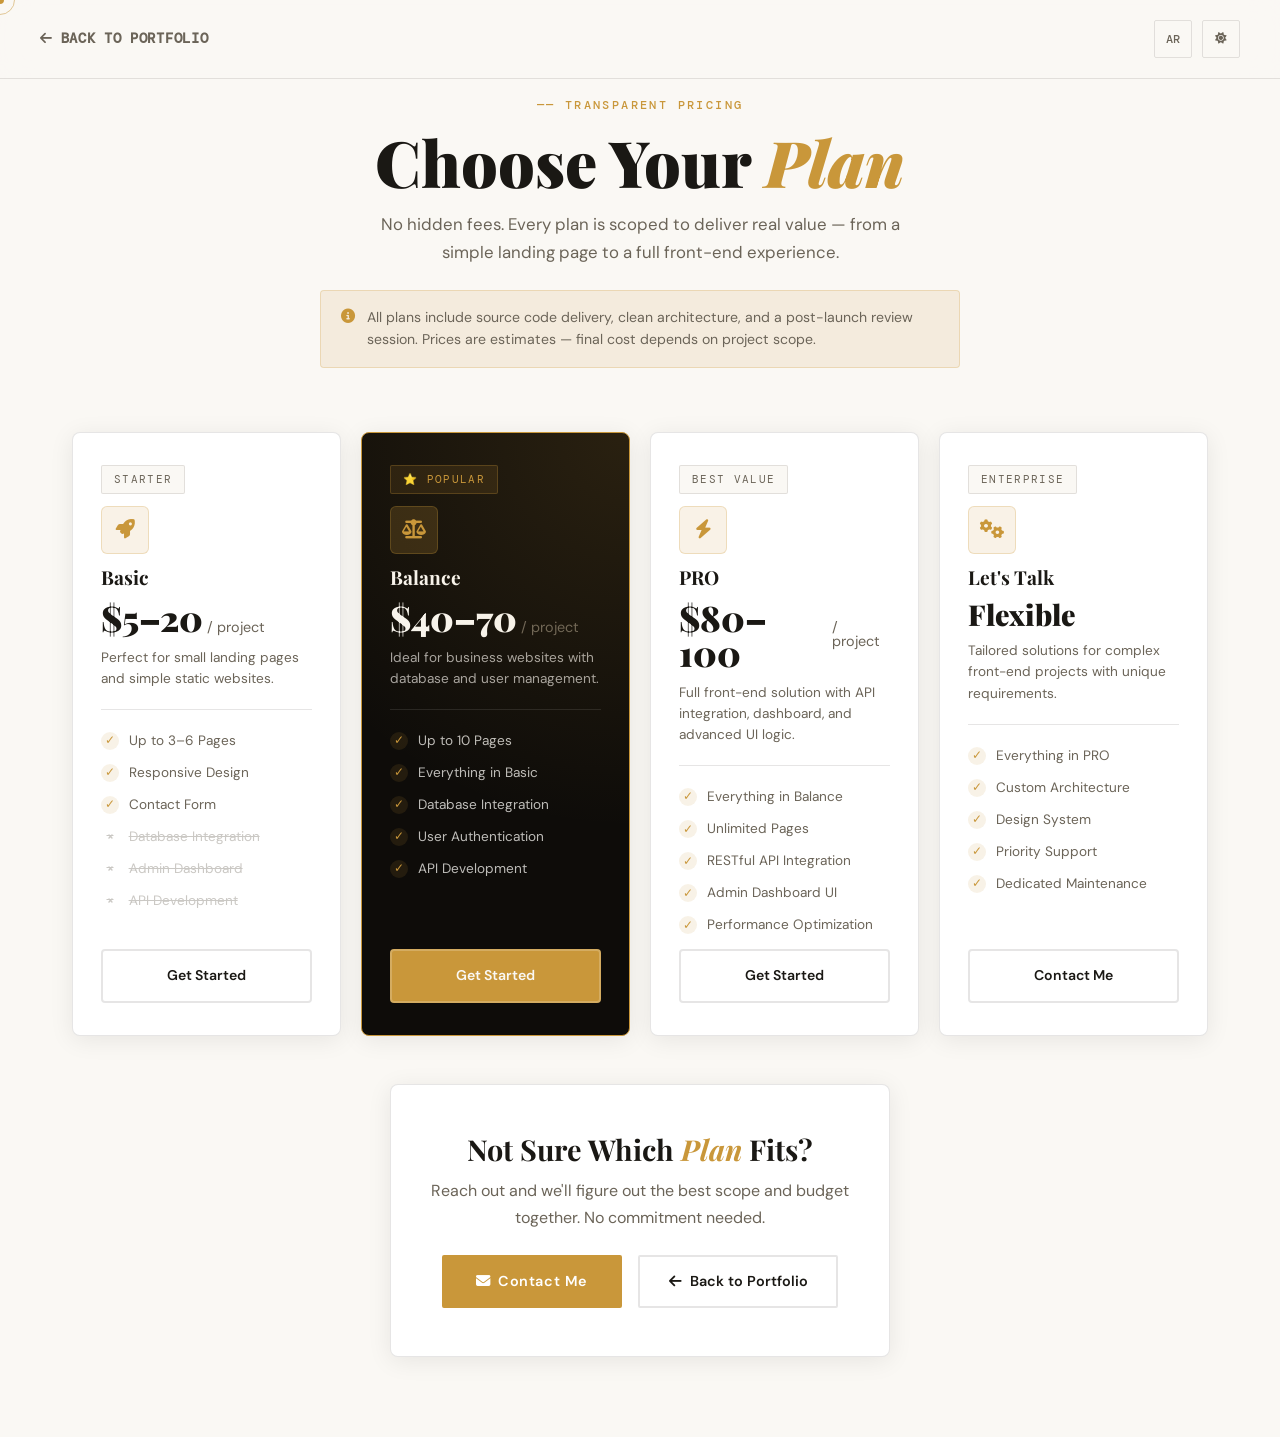
==== pricing.html @ de111da4 "Initial commit" ====
<!DOCTYPE html>
<html lang="en">
<head>
  <meta charset="UTF-8"/>
  <meta name="viewport" content="width=device-width, initial-scale=1.0"/>
  <title>Pricing | Mariam Gamal</title>
  <link rel="preconnect" href="https://fonts.googleapis.com"/>
  <link rel="preconnect" href="https://fonts.gstatic.com" crossorigin/>
  <link href="https://fonts.googleapis.com/css2?family=Playfair+Display:ital,wght@0,400;0,600;0,700;0,900;1,400;1,700&family=DM+Sans:wght@300;400;500;600&family=DM+Mono:wght@400;500&display=swap" rel="stylesheet"/>
  <link rel="stylesheet" href="https://cdnjs.cloudflare.com/ajax/libs/font-awesome/6.4.0/css/all.min.css"/>
  <link rel="stylesheet" href="style.css"/>
  <style>
    /* ── Pricing page specific styles ── */
    .pricing-page {
      min-height: 100svh;
      padding: 6rem 0 5rem;
    }

    .pricing-header-bar {
      position: fixed;
      top: 0; left: 0;
      width: 100%;
      z-index: 1000;
      padding: 1.25rem 2rem;
      background: rgba(250,248,244,.88);
      backdrop-filter: blur(16px);
      border-bottom: 1px solid var(--border);
      transition: background .3s;
    }
    body.dark-theme .pricing-header-bar { background: rgba(14,12,9,.88); }

    .pricing-header-inner {
      max-width: 1200px;
      margin: 0 auto;
      display: flex;
      align-items: center;
      justify-content: space-between;
      gap: 1rem;
    }

    .back-link {
      display: inline-flex;
      align-items: center;
      gap: .5rem;
      font-size: .85rem;
      font-weight: 600;
      color: var(--text-muted);
      transition: color .25s;
      font-family: var(--ff-mono);
      letter-spacing: .05em;
      text-transform: uppercase;
    }
    .back-link:hover { color: var(--gold); }

    .pricing-hero {
      text-align: center;
      margin-bottom: 4rem;
    }

    .pricing-hero .section-label { display: block; margin-bottom: .75rem; }

    .pricing-hero h1 {
      font-family: var(--ff-serif);
      font-size: clamp(2.8rem, 5vw, 4.5rem);
      font-weight: 900;
      margin-bottom: 1rem;
      line-height: 1.05;
    }
    .pricing-hero h1 em { font-style: italic; color: var(--gold); }
    .pricing-hero p {
      max-width: 560px;
      margin: 0 auto;
      color: var(--text-muted);
      font-size: 1.05rem;
      line-height: 1.65;
    }

    .pricing-note {
      max-width: 640px;
      margin: 1.5rem auto 0;
      padding: 1rem 1.25rem;
      background: var(--gold-pale);
      border: 1.5px solid var(--border-gold);
      border-radius: 4px;
      display: flex;
      align-items: flex-start;
      gap: .75rem;
      text-align: left;
      font-size: .88rem;
      color: var(--text-muted);
      line-height: 1.55;
    }
    .pricing-note i { color: var(--gold); flex-shrink: 0; margin-top: .1rem; }

    .pricing-grid {
      display: grid;
      grid-template-columns: repeat(4, 1fr);
      gap: 1.25rem;
      margin-bottom: 3rem;
    }

    .price-card {
      background: var(--card-bg);
      border: 1.5px solid var(--border);
      border-radius: 8px;
      padding: 2rem 1.75rem;
      display: flex;
      flex-direction: column;
      gap: .75rem;
      box-shadow: var(--shadow);
      transition: box-shadow .35s, border-color .35s, transform .35s var(--ease);
      position: relative;
      overflow: hidden;
    }
    .price-card:hover {
      box-shadow: var(--shadow-hover);
      border-color: var(--border-gold);
      transform: translateY(-6px);
    }
    .price-card.featured {
      border-color: var(--gold);
      background: var(--noir);
      color: var(--ivory-2);
    }
    body.dark-theme .price-card.featured {
      background: var(--ivory-3);
      color: var(--text);
    }
    .price-card.featured::before {
      content: '';
      position: absolute;
      inset: 0;
      background: radial-gradient(circle at top right, rgba(201,151,58,.15), transparent 60%);
      pointer-events: none;
    }

    .price-badge {
      display: inline-flex;
      align-items: center;
      width: fit-content;
      font-family: var(--ff-mono);
      font-size: .7rem;
      letter-spacing: .12em;
      text-transform: uppercase;
      padding: .25rem .75rem;
      border-radius: 2px;
      color: var(--text-muted);
      background: var(--ivory);
      border: 1px solid var(--border);
    }
    body.dark-theme .price-badge { background: var(--ivory-2); }
    .price-badge.highlight {
      background: var(--gold-pale);
      border-color: var(--border-gold);
      color: var(--gold);
    }

    .price-icon {
      width: 48px; height: 48px;
      background: var(--gold-pale);
      border: 1.5px solid var(--border-gold);
      border-radius: 6px;
      display: flex;
      align-items: center;
      justify-content: center;
      color: var(--gold);
      font-size: 1.2rem;
    }
    .price-card.featured .price-icon {
      background: rgba(201,151,58,.2);
    }

    .price-card h3 {
      font-size: 1.2rem;
      font-family: var(--ff-serif);
      font-weight: 700;
    }
    .price-card.featured h3 { color: var(--ivory); }
    body.dark-theme .price-card.featured h3 { color: var(--text); }

    .price-amount {
      font-family: var(--ff-serif);
      font-size: 2.2rem;
      font-weight: 900;
      color: var(--text);
      line-height: 1;
      display: flex;
      align-items: baseline;
      gap: .25rem;
    }
    .price-amount span {
      font-size: .9rem;
      font-family: var(--ff-sans);
      font-weight: 400;
      color: var(--text-muted);
    }
    .price-card.featured .price-amount { color: var(--ivory); }
    body.dark-theme .price-card.featured .price-amount { color: var(--text); }

    .price-desc {
      font-size: .85rem;
      color: var(--text-muted);
      line-height: 1.55;
    }
    .price-card.featured .price-desc { color: rgba(250,248,244,.65); }
    body.dark-theme .price-card.featured .price-desc { color: var(--text-muted); }

    .price-divider {
      height: 1px;
      background: var(--border);
      margin: .5rem 0;
    }
    .price-card.featured .price-divider { background: rgba(255,255,255,.1); }
    body.dark-theme .price-card.featured .price-divider { background: var(--border); }

    .price-features {
      display: flex;
      flex-direction: column;
      gap: .6rem;
      flex: 1;
    }
    .price-features li {
      display: flex;
      align-items: center;
      gap: .6rem;
      font-size: .85rem;
      color: var(--text-muted);
    }
    .price-card.featured .price-features li { color: rgba(250,248,244,.75); }
    body.dark-theme .price-card.featured .price-features li { color: var(--text-muted); }

    .price-features li::before {
      content: '✓';
      font-size: .75rem;
      font-weight: 700;
      color: var(--gold);
      flex-shrink: 0;
      width: 18px; height: 18px;
      background: var(--gold-pale);
      border-radius: 50%;
      display: flex;
      align-items: center;
      justify-content: center;
    }
    .price-features li.disabled {
      opacity: .35;
      text-decoration: line-through;
    }
    .price-features li.disabled::before {
      content: '×';
      color: var(--text-muted);
      background: none;
    }

    .price-cta {
      display: block;
      text-align: center;
      padding: .85rem;
      border-radius: 4px;
      font-weight: 600;
      font-size: .88rem;
      border: 2px solid var(--border);
      color: var(--text);
      transition: border-color .25s, background .25s, color .25s, transform .25s var(--ease);
    }
    .price-cta:hover {
      border-color: var(--gold);
      background: var(--gold-pale);
      color: var(--gold);
      transform: translateY(-2px);
    }
    .price-cta.primary-cta {
      background: var(--gold);
      border-color: var(--gold);
      color: #fff;
    }
    .price-cta.primary-cta:hover {
      background: var(--gold-light);
      border-color: var(--gold-light);
      color: #fff;
    }
    .price-card.featured .price-cta {
      border-color: rgba(255,255,255,.2);
      color: var(--ivory);
    }
    .price-card.featured .price-cta:hover {
      border-color: var(--gold);
      background: var(--gold);
      color: #fff;
    }

    .pricing-bottom {
      max-width: 500px;
      margin: 0 auto;
      text-align: center;
      padding: 3rem 2rem;
      background: var(--card-bg);
      border: 1.5px solid var(--border);
      border-radius: 8px;
      box-shadow: var(--shadow);
    }

    .pricing-bottom h2 {
      font-family: var(--ff-serif);
      font-size: 1.8rem;
      font-weight: 700;
      margin-bottom: .75rem;
    }
    .pricing-bottom h2 em { font-style: italic; color: var(--gold); }

    .pricing-bottom p { color: var(--text-muted); margin-bottom: 1.5rem; line-height: 1.65; }

    .pricing-bottom-actions {
      display: flex;
      gap: 1rem;
      justify-content: center;
      flex-wrap: wrap;
    }

    @media (max-width: 1100px) {
      .pricing-grid { grid-template-columns: repeat(2, 1fr); }
    }
    @media (max-width: 600px) {
      .pricing-grid { grid-template-columns: 1fr; }
      .pricing-hero h1 { font-size: 2.5rem; }
    }
  </style>
</head>
<body>

<div class="cursor" id="cursor"></div>
<div class="cursor-follower" id="cursorFollower"></div>

<header class="pricing-header-bar">
  <div class="pricing-header-inner">
    <a href="index.html" class="back-link">
      <i class="fa-solid fa-arrow-left"></i> Back to Portfolio
    </a>
    <div style="display:flex;align-items:center;gap:.6rem">
      <button class="icon-btn lang-toggle" aria-label="Toggle Language">AR</button>
      <button class="icon-btn theme-toggle" aria-label="Toggle Theme">
        <i class="fa-solid fa-sun light-icon"></i>
        <i class="fa-solid fa-moon dark-icon"></i>
      </button>
    </div>
  </div>
</header>

<main class="pricing-page">
  <div class="section-container">

    <div class="pricing-hero reveal-up">
      <span class="section-label">Transparent Pricing</span>
      <h1>Choose Your <em>Plan</em></h1>
      <p>No hidden fees. Every plan is scoped to deliver real value — from a simple landing page to a full front-end experience.</p>
      <div class="pricing-note">
        <i class="fa-solid fa-circle-info"></i>
        <div>All plans include source code delivery, clean architecture, and a post-launch review session. Prices are estimates — final cost depends on project scope.</div>
      </div>
    </div>

    <div class="pricing-grid">

      <div class="price-card reveal-up" style="--d:.05s">
        <span class="price-badge">Starter</span>
        <div class="price-icon"><i class="fa-solid fa-rocket"></i></div>
        <h3>Basic</h3>
        <div class="price-amount">$5–20 <span>/ project</span></div>
        <p class="price-desc">Perfect for small landing pages and simple static websites.</p>
        <div class="price-divider"></div>
        <ul class="price-features">
          <li>Up to 3–6 Pages</li>
          <li>Responsive Design</li>
          <li>Contact Form</li>
          <li class="disabled">Database Integration</li>
          <li class="disabled">Admin Dashboard</li>
          <li class="disabled">API Development</li>
        </ul>
        <a href="index.html#contact" class="price-cta">Get Started</a>
      </div>

      <div class="price-card featured reveal-up" style="--d:.1s">
        <span class="price-badge highlight">⭐ Popular</span>
        <div class="price-icon"><i class="fa-solid fa-scale-balanced"></i></div>
        <h3>Balance</h3>
        <div class="price-amount">$40–70 <span>/ project</span></div>
        <p class="price-desc">Ideal for business websites with database and user management.</p>
        <div class="price-divider"></div>
        <ul class="price-features">
          <li>Up to 10 Pages</li>
          <li>Everything in Basic</li>
          <li>Database Integration</li>
          <li>User Authentication</li>
          <li>API Development</li>
        </ul>
        <a href="index.html#contact" class="price-cta primary-cta">Get Started</a>
      </div>

      <div class="price-card reveal-up" style="--d:.15s">
        <span class="price-badge">Best Value</span>
        <div class="price-icon"><i class="fa-solid fa-bolt"></i></div>
        <h3>PRO</h3>
        <div class="price-amount">$80–100 <span>/ project</span></div>
        <p class="price-desc">Full front-end solution with API integration, dashboard, and advanced UI logic.</p>
        <div class="price-divider"></div>
        <ul class="price-features">
          <li>Everything in Balance</li>
          <li>Unlimited Pages</li>
          <li>RESTful API Integration</li>
          <li>Admin Dashboard UI</li>
          <li>Performance Optimization</li>
        </ul>
        <a href="index.html#contact" class="price-cta">Get Started</a>
      </div>

      <div class="price-card reveal-up" style="--d:.2s">
        <span class="price-badge">Enterprise</span>
        <div class="price-icon"><i class="fa-solid fa-gears"></i></div>
        <h3>Let's Talk</h3>
        <div class="price-amount" style="font-size:1.8rem">Flexible</div>
        <p class="price-desc">Tailored solutions for complex front-end projects with unique requirements.</p>
        <div class="price-divider"></div>
        <ul class="price-features">
          <li>Everything in PRO</li>
          <li>Custom Architecture</li>
          <li>Design System</li>
          <li>Priority Support</li>
          <li>Dedicated Maintenance</li>
        </ul>
        <a href="index.html#contact" class="price-cta">Contact Me</a>
      </div>

    </div>

    <div class="pricing-bottom reveal-up" style="--d:.1s">
      <h2>Not Sure Which <em>Plan</em> Fits?</h2>
      <p>Reach out and we'll figure out the best scope and budget together. No commitment needed.</p>
      <div class="pricing-bottom-actions">
        <a href="index.html#contact" class="btn-primary">
          <i class="fa-solid fa-envelope"></i> Contact Me
        </a>
        <a href="index.html" class="btn-ghost">
          <i class="fa-solid fa-arrow-left"></i> Back to Portfolio
        </a>
      </div>
    </div>

  </div>
</main>

<script src="script.js"></script>
<script>
  // Reveal on load for pricing page
  document.addEventListener('DOMContentLoaded', () => {
    setTimeout(() => {
      document.querySelectorAll('.reveal-up').forEach(el => el.classList.add('visible'));
    }, 100);
  });
</script>
</body>
</html>
---- style.css ----
/* ── Variables ── */
:root {
  --ivory: #faf8f4;
  --ivory-2: #f2ede4;
  --ivory-3: #e8e0d0;
  --noir: #0e0c09;
  --noir-2: #1a1814;
  --noir-3: #2a2620;
  --gold: #c9973a;
  --gold-light: #e4b55a;
  --gold-pale: rgba(201, 151, 58, 0.12);
  --text: #1a1814;
  --text-muted: #6b6458;
  --text-light: #9c9285;
  --border: rgba(10, 8, 5, 0.1);
  --border-gold: rgba(201, 151, 58, 0.25);
  --card-bg: #ffffff;
  --shadow: 0 4px 24px rgba(10, 8, 5, 0.08);
  --shadow-hover: 0 16px 48px rgba(10, 8, 5, 0.16);
  --ff-serif: "Playfair Display", Georgia, serif;
  --ff-sans: "DM Sans", system-ui, sans-serif;
  --ff-mono: "DM Mono", monospace;
  --ease: cubic-bezier(0.22, 1, 0.36, 1);
  --ease-in: cubic-bezier(0.4, 0, 1, 1);
}

/* Dark theme */
body.dark-theme {
  --ivory: #0e0c09;
  --ivory-2: #161410;
  --ivory-3: #1e1c17;
  --noir: #faf8f4;
  --noir-2: #e8e0d0;
  --noir-3: #c8bfaf;
  --text: #f0ece4;
  --text-muted: #b0a898;
  --text-light: #7a7268;
  --border: rgba(255, 250, 240, 0.08);
  --border-gold: rgba(201, 151, 58, 0.3);
  --card-bg: #161410;
  --shadow: 0 4px 24px rgba(0, 0, 0, 0.4);
  --shadow-hover: 0 16px 48px rgba(0, 0, 0, 0.5);
}

/* ── Reset & Base ── */
*,
*::before,
*::after {
  box-sizing: border-box;
  margin: 0;
  padding: 0;
}

html {
  scroll-behavior: smooth;
  font-size: 16px;
}

body {
  font-family: var(--ff-sans);
  background: var(--ivory);
  color: var(--text);
  line-height: 1.65;
  overflow-x: hidden;
  transition:
    background 0.4s var(--ease),
    color 0.4s var(--ease);
}

a {
  text-decoration: none;
  color: inherit;
  transition: color 0.25s;
}

ul {
  list-style: none;
}

img {
  display: block;
  max-width: 100%;
}

/* ── Custom Cursor ── */
.cursor {
  width: 8px;
  height: 8px;
  background: var(--gold);
  border-radius: 50%;
  position: fixed;
  top: 0;
  left: 0;
  pointer-events: none;
  z-index: 9999;
  transform: translate(-50%, -50%);
  transition: transform 0.08s;
}

.cursor-follower {
  width: 30px;
  height: 30px;
  border: 1.5px solid var(--gold);
  border-radius: 50%;
  position: fixed;
  top: 0;
  left: 0;
  pointer-events: none;
  z-index: 9998;
  transform: translate(-50%, -50%);
  transition:
    transform 0.18s var(--ease),
    opacity 0.3s;
  opacity: 0.5;
}

@media (hover: none) {
  .cursor,
  .cursor-follower {
    display: none;
  }
}

/* ── Typography ── */
h1,
h2,
h3,
h4,
h5,
h6 {
  font-family: var(--ff-serif);
  line-height: 1.15;
}

.section-label {
  display: inline-block;
  font-family: var(--ff-mono);
  font-size: 0.75rem;
  font-weight: 500;
  letter-spacing: 0.2em;
  text-transform: uppercase;
  color: var(--gold);
  margin-bottom: 0.75rem;
}

.section-label::before {
  content: "—— ";
}

.section-heading {
  font-size: clamp(2.2rem, 4vw, 3.5rem);
  font-weight: 700;
  color: var(--text);
  margin-bottom: 1.25rem;
}

.section-heading em {
  font-style: italic;
  color: var(--gold);
}

.section-sub {
  color: var(--text-muted);
  font-size: 1.05rem;
  max-width: 560px;
}

.section-header {
  margin-bottom: 3.5rem;
}

/* ── Buttons ── */
.btn-primary {
  display: inline-flex;
  align-items: center;
  gap: 0.5rem;
  padding: 0.8rem 2rem;
  background: var(--gold);
  color: #fff;
  font-family: var(--ff-sans);
  font-weight: 600;
  font-size: 0.9rem;
  border-radius: 2px;
  letter-spacing: 0.04em;
  border: 2px solid var(--gold);
  transition:
    background 0.25s,
    transform 0.25s var(--ease),
    box-shadow 0.25s;
  cursor: pointer;
}

.btn-primary:hover {
  background: var(--gold-light);
  border-color: var(--gold-light);
  color: #fff;
  transform: translateY(-2px);
  box-shadow: 0 8px 24px rgba(201, 151, 58, 0.35);
}

.btn-ghost {
  display: inline-flex;
  align-items: center;
  gap: 0.5rem;
  padding: 0.78rem 1.8rem;
  background: transparent;
  color: var(--text);
  font-family: var(--ff-sans);
  font-weight: 600;
  font-size: 0.9rem;
  border-radius: 2px;
  border: 2px solid var(--border);
  transition:
    border-color 0.25s,
    color 0.25s,
    transform 0.25s var(--ease);
  cursor: pointer;
}

.btn-ghost:hover {
  border-color: var(--gold);
  color: var(--gold);
  transform: translateY(-2px);
}

.btn-header {
  padding: 0.65rem 1.5rem;
  background: var(--gold);
  color: #fff;
  font-weight: 600;
  font-size: 0.88rem;
  border-radius: 2px;
  border: 2px solid var(--gold);
  transition:
    background 0.25s,
    color 0.25s;
  white-space: nowrap;
}

.btn-header:hover {
  background: transparent;
  color: var(--gold);
}

.btn-full {
  width: 100%;
  justify-content: center;
}

/* ── Section layout ── */
.section {
  padding: 7rem 0;
}

.section-container {
  max-width: 1200px;
  margin: 0 auto;
  padding: 0 2rem;
}

/* ── Reveal animations ── */
.reveal-up {
  opacity: 0;
  transform: translateY(28px);
  transition:
    opacity 0.7s var(--ease),
    transform 0.7s var(--ease);
  transition-delay: var(--d, 0s);
}

.reveal-up.visible {
  opacity: 1;
  transform: none;
}

.reveal-left {
  opacity: 0;
  transform: translateX(-32px);
  transition:
    opacity 0.8s var(--ease),
    transform 0.8s var(--ease);
  transition-delay: var(--d, 0s);
}

.reveal-left.visible {
  opacity: 1;
  transform: none;
}

.reveal-right {
  opacity: 0;
  transform: translateX(32px);
  transition:
    opacity 0.8s var(--ease),
    transform 0.8s var(--ease);
  transition-delay: var(--d, 0s);
}

.reveal-right.visible {
  opacity: 1;
  transform: none;
}

/* ── HEADER ── */
.header {
  position: fixed;
  top: 0;
  left: 0;
  width: 100%;
  z-index: 1000;
  padding: 1.25rem 0;
  background: rgba(250, 248, 244, 0.88);
  backdrop-filter: blur(16px);
  -webkit-backdrop-filter: blur(16px);
  border-bottom: 1px solid var(--border);
  transition:
    background 0.3s,
    padding 0.3s,
    border-color 0.4s var(--ease);
}

body.dark-theme .header {
  background: rgba(14, 12, 9, 0.88);
}

.header.scrolled {
  padding: 0.85rem 0;
}

.header-inner {
  max-width: 1200px;
  margin: 0 auto;
  padding: 0 2rem;
  display: flex;
  align-items: center;
  gap: 2rem;
}

.logo {
  flex-shrink: 0;
}

.logo-text {
  font-family: var(--ff-serif);
  font-size: 1.5rem;
  font-weight: 700;
  color: var(--text);
  letter-spacing: -0.02em;
}

.logo-text em {
  color: var(--gold);
  font-style: normal;
}

.navbar {
  flex: 1;
  display: flex;
  justify-content: center;
}

.nav-list {
  display: flex;
  gap: 0.25rem;
}

.nav-link {
  font-size: 0.82rem;
  font-weight: 600;
  letter-spacing: 0.07em;
  text-transform: uppercase;
  color: var(--text-muted);
  padding: 0.4rem 0.7rem;
  position: relative;
  transition: color 0.25s;
}

.nav-link::after {
  content: "";
  position: absolute;
  bottom: -2px;
  left: 0.7rem;
  right: 0.7rem;
  height: 1.5px;
  background: var(--gold);
  transform: scaleX(0);
  transform-origin: left;
  transition: transform 0.3s var(--ease);
}

.nav-link:hover,
.nav-link.active {
  color: var(--text);
}

.nav-link:hover::after,
.nav-link.active::after {
  transform: scaleX(1);
}

.header-actions {
  display: flex;
  align-items: center;
  gap: 0.6rem;
  flex-shrink: 0;
}

.icon-btn {
  background: transparent;
  border: 1.5px solid var(--border);
  color: var(--text-muted);
  width: 38px;
  height: 38px;
  border-radius: 2px;
  display: flex;
  align-items: center;
  justify-content: center;
  font-family: var(--ff-mono);
  font-size: 0.72rem;
  font-weight: 500;
  cursor: pointer;
  transition:
    border-color 0.25s,
    color 0.25s;
}

.icon-btn:hover {
  border-color: var(--gold);
  color: var(--gold);
}

.icon-btn .light-icon {
  display: block;
}

.icon-btn .dark-icon {
  display: none;
}

body.dark-theme .icon-btn .light-icon {
  display: none;
}

body.dark-theme .icon-btn .dark-icon {
  display: block;
}

.mobile-toggle {
  display: none;
  flex-direction: column;
  justify-content: center;
  gap: 5px;
  width: 38px;
  height: 38px;
  background: none;
  border: 1.5px solid var(--border);
  border-radius: 2px;
  cursor: pointer;
  padding: 0 9px;
}

.mobile-toggle span {
  display: block;
  width: 100%;
  height: 1.5px;
  background: var(--text);
  transition:
    transform 0.3s,
    opacity 0.3s;
}

/* ── HERO ── */
.hero {
  min-height: 100svh;
  display: flex;
  align-items: center;
  padding: 8rem 2rem 4rem;
  max-width: 1200px;
  margin: 0 auto;
  position: relative;
}

.hero-grid {
  display: grid;
  grid-template-columns: 1fr 420px;
  gap: 4rem;
  align-items: center;
  width: 100%;
}

.hero-label {
  display: inline-flex;
  align-items: center;
  gap: 0.5rem;
  font-family: var(--ff-mono);
  font-size: 0.72rem;
  letter-spacing: 0.2em;
  text-transform: uppercase;
  color: var(--gold);
  margin-bottom: 1.5rem;
}

.hero-label::before {
  content: "◆ ";
}

.hero-heading {
  font-size: clamp(3.5rem, 7vw, 6rem);
  font-weight: 900;
  line-height: 1;
  color: var(--text);
  margin-bottom: 1.5rem;
}

.hero-heading .line {
  display: block;
}

.hero-heading .italic {
  font-style: italic;
  color: var(--gold);
}

.hero-sub {
  font-size: 1.1rem;
  color: var(--text-muted);
  max-width: 480px;
  margin-bottom: 2.5rem;
  line-height: 1.7;
}

.hero-sub strong {
  color: var(--text);
  font-weight: 600;
}

.hero-ctas {
  display: flex;
  gap: 1rem;
  flex-wrap: wrap;
  margin-bottom: 2rem;
}

.hero-socials {
  display: flex;
  gap: 0.75rem;
}

.hero-socials a {
  width: 40px;
  height: 40px;
  border: 1.5px solid var(--border);
  border-radius: 2px;
  display: flex;
  align-items: center;
  justify-content: center;
  color: var(--text-muted);
  font-size: 0.95rem;
  transition:
    border-color 0.25s,
    color 0.25s,
    transform 0.25s var(--ease);
}

.hero-socials a:hover {
  border-color: var(--gold);
  color: var(--gold);
  transform: translateY(-3px);
}

.hero-right {
  position: relative;
}

.hero-photo-wrap {
  position: relative;
  width: 100%;
  aspect-ratio: 3/4;
  max-width: 420px;
}

.hero-photo-border {
  position: absolute;
  inset: -10px;
  border: 1.5px solid var(--border-gold);
  border-radius: 4px;
  z-index: 0;
}

.hero-photo-inner {
  position: relative;
  width: 100%;
  height: 100%;
  border-radius: 4px;
  overflow: hidden;
  z-index: 1;
  background: var(--ivory-2);
}

.hero-photo {
  width: 100%;
  height: 100%;
  object-fit: cover;
  object-position: top;
  filter: grayscale(15%);
  transition: filter 0.5s;
}

.hero-photo-wrap:hover .hero-photo {
  filter: grayscale(0%);
}

.hero-photo-accent {
  position: absolute;
  bottom: -20px;
  right: -20px;
  width: 100px;
  height: 100px;
  background: var(--gold);
  opacity: 0.12;
  border-radius: 2px;
  z-index: 0;
}

.hero-stat-pill {
  position: absolute;
  top: 1.5rem;
  left: -1.5rem;
  background: var(--card-bg);
  border: 1.5px solid var(--border);
  border-radius: 100px;
  padding: 0.5rem 1rem;
  display: flex;
  align-items: center;
  gap: 0.5rem;
  font-size: 0.8rem;
  font-weight: 600;
  color: var(--text);
  box-shadow: var(--shadow);
  animation: pillFloat 3s ease-in-out infinite;
  z-index: 2;
}

.pill-dot {
  width: 8px;
  height: 8px;
  background: #22c55e;
  border-radius: 50%;
  box-shadow: 0 0 0 3px rgba(34, 197, 94, 0.2);
  animation: pillPulse 2s ease-in-out infinite;
}

@keyframes pillFloat {
  0%,
  100% {
    transform: translateY(0);
  }

  50% {
    transform: translateY(-6px);
  }
}

@keyframes pillPulse {
  0%,
  100% {
    box-shadow: 0 0 0 3px rgba(34, 197, 94, 0.2);
  }

  50% {
    box-shadow: 0 0 0 6px rgba(34, 197, 94, 0.08);
  }
}

.hero-scroll {
  position: absolute;
  bottom: 2rem;
  left: 50%;
  transform: translateX(-50%);
  display: flex;
  flex-direction: column;
  align-items: center;
  gap: 0.5rem;
  font-family: var(--ff-mono);
  font-size: 0.7rem;
  letter-spacing: 0.15em;
  text-transform: uppercase;
  color: var(--text-light);
}

.scroll-line {
  width: 1px;
  height: 40px;
  background: linear-gradient(to bottom, var(--gold), transparent);
  animation: scrollDown 1.5s ease-in-out infinite;
}

@keyframes scrollDown {
  0% {
    transform: scaleY(0);
    transform-origin: top;
  }

  50% {
    transform: scaleY(1);
    transform-origin: top;
  }

  100% {
    transform: scaleY(0);
    transform-origin: bottom;
  }
}

/* ── ABOUT ── */
.about {
  background: var(--ivory-2);
}

.about-layout {
  display: grid;
  grid-template-columns: 380px 1fr;
  gap: 5rem;
  align-items: start;
}

.about-img-frame {
  position: relative;
}

.about-img-frame img {
  width: 100%;
  aspect-ratio: 3/4;
  object-fit: cover;
  object-position: top;
  border-radius: 4px;
  filter: grayscale(20%);
}

.frame-accent {
  position: absolute;
  bottom: -12px;
  right: -12px;
  width: 80%;
  height: 80%;
  border: 2px solid var(--border-gold);
  border-radius: 4px;
  z-index: -1;
}

.about-badges {
  display: flex;
  gap: 1rem;
  margin-top: 1.5rem;
}

.about-badge {
  flex: 1;
  display: flex;
  align-items: center;
  gap: 0.75rem;
  padding: 1rem;
  background: var(--card-bg);
  border: 1.5px solid var(--border);
  border-radius: 4px;
  box-shadow: var(--shadow);
}

.about-badge i {
  color: var(--gold);
  font-size: 1.2rem;
}

.about-badge div {
  display: flex;
  flex-direction: column;
}

.about-badge strong {
  font-size: 1.1rem;
  font-family: var(--ff-serif);
}

.about-badge span {
  font-size: 0.75rem;
  color: var(--text-muted);
}

.about-content-col {
  padding-top: 1rem;
}

.about-content-col h2 {
  margin-bottom: 1.5rem;
}

.about-content-col p {
  color: var(--text-muted);
  margin-bottom: 1rem;
}

.about-skills-list {
  display: flex;
  flex-wrap: wrap;
  gap: 0.5rem;
  margin-top: 1.75rem;
}

.about-skills-list span {
  padding: 0.4rem 1rem;
  border: 1.5px solid var(--border-gold);
  border-radius: 2px;
  font-family: var(--ff-mono);
  font-size: 0.78rem;
  color: var(--gold);
  background: var(--gold-pale);
}

/* ── EDUCATION ── */
.edu-grid {
  display: grid;
  grid-template-columns: 1fr 1fr;
  gap: 3rem;
}

.edu-col-title {
  font-family: var(--ff-sans);
  font-size: 0.8rem;
  font-weight: 700;
  letter-spacing: 0.15em;
  text-transform: uppercase;
  color: var(--text-muted);
  margin-bottom: 1.5rem;
  display: flex;
  align-items: center;
  gap: 0.5rem;
}

.edu-col-title i {
  color: var(--gold);
}

.edu-card {
  background: var(--card-bg);
  border: 1.5px solid var(--border);
  border-radius: 6px;
  padding: 1.75rem;
  box-shadow: var(--shadow);
  transition:
    box-shadow 0.3s,
    border-color 0.3s;
}

.edu-card:hover {
  box-shadow: var(--shadow-hover);
  border-color: var(--border-gold);
}

.edu-card-top {
  display: flex;
  gap: 1rem;
  margin-bottom: 1rem;
}

.edu-logo-link img {
  width: 56px;
  height: 56px;
  object-fit: contain;
  border: 1.5px solid var(--border);
  border-radius: 4px;
  padding: 0.35rem;
  background: var(--ivory);
}

.edu-card-top h4 {
  font-size: 1rem;
  font-family: var(--ff-serif);
}

.edu-card-top h5 {
  font-size: 0.85rem;
  color: var(--text-muted);
  font-weight: 400;
  font-family: var(--ff-sans);
  margin-top: 0.25rem;
}

.edu-project {
  font-size: 0.83rem;
  color: var(--text-muted);
  margin-bottom: 1rem;
}

.edu-project strong {
  color: var(--gold);
}

.edu-meta {
  display: flex;
  flex-wrap: wrap;
  gap: 0.5rem;
}

.edu-meta span {
  font-size: 0.78rem;
  font-family: var(--ff-mono);
  color: var(--gold);
  background: var(--gold-pale);
  border: 1px solid var(--border-gold);
  padding: 0.3rem 0.75rem;
  border-radius: 2px;
  display: flex;
  align-items: center;
  gap: 0.35rem;
}

.cert-list {
  display: flex;
  flex-direction: column;
  gap: 1rem;
}

.cert-card {
  background: var(--card-bg);
  border: 1.5px solid var(--border);
  border-radius: 6px;
  padding: 1.25rem 1.5rem;
  box-shadow: var(--shadow);
  transition:
    box-shadow 0.3s,
    border-color 0.3s;
}

.cert-card:hover {
  box-shadow: var(--shadow-hover);
  border-color: var(--border-gold);
}

.cert-card-head {
  display: flex;
  align-items: flex-start;
  gap: 0.75rem;
  margin-bottom: 0.75rem;
}

.cert-card-head img {
  width: 40px;
  height: 40px;
  object-fit: contain;
  border-radius: 4px;
  border: 1px solid var(--border);
  padding: 0.2rem;
  background: var(--ivory);
  flex-shrink: 0;
}

.cert-card-head h4 {
  font-size: 0.95rem;
  font-family: var(--ff-serif);
  flex: 1;
}

.cert-card-head h5 {
  font-size: 0.8rem;
  color: var(--text-muted);
  font-weight: 400;
  font-family: var(--ff-sans);
}

.cert-year {
  font-family: var(--ff-mono);
  font-size: 0.75rem;
  color: var(--gold);
  background: var(--gold-pale);
  border: 1px solid var(--border-gold);
  padding: 0.2rem 0.6rem;
  border-radius: 2px;
  white-space: nowrap;
  flex-shrink: 0;
  margin-left: auto;
}

.cert-card p {
  font-size: 0.85rem;
  color: var(--text-muted);
  line-height: 1.55;
}

/* ── SKILLS ── */
.skills {
  background: var(--ivory-2);
}

.skills-tabs {
  background: var(--card-bg);
  border: 1.5px solid var(--border);
  border-radius: 8px;
  overflow: hidden;
  box-shadow: var(--shadow);
}

.skills-tab-nav {
  display: flex;
  border-bottom: 1.5px solid var(--border);
  overflow-x: auto;
  scrollbar-width: none;
}

.skills-tab-nav::-webkit-scrollbar {
  display: none;
}

.stab {
  flex: 1;
  min-width: 100px;
  padding: 1rem 1.25rem;
  background: none;
  border: none;
  border-right: 1.5px solid var(--border);
  color: var(--text-muted);
  font-family: var(--ff-sans);
  font-size: 0.82rem;
  font-weight: 600;
  cursor: pointer;
  display: flex;
  align-items: center;
  justify-content: center;
  gap: 0.4rem;
  transition:
    background 0.25s,
    color 0.25s;
  white-space: nowrap;
}

.stab:last-child {
  border-right: none;
}

.stab:hover {
  color: var(--text);
  background: var(--ivory);
}

.stab.active {
  color: var(--gold);
  background: var(--gold-pale);
}

.skills-panels {
  padding: 2.5rem;
}

.spanel {
  display: none;
}

.spanel.active {
  display: grid;
  grid-template-columns: 260px 1fr;
  gap: 2.5rem;
  align-items: start;
}

.spanel-feature {
  background: var(--noir);
  color: var(--ivory-2);
  border-radius: 6px;
  padding: 2rem;
}

body.dark-theme .spanel-feature {
  background: var(--ivory-3);
  color: var(--text);
}

.spanel-feature-icon {
  width: 48px;
  height: 48px;
  background: var(--gold-pale);
  border: 1.5px solid var(--border-gold);
  border-radius: 4px;
  display: flex;
  align-items: center;
  justify-content: center;
  color: var(--gold);
  font-size: 1.2rem;
  margin-bottom: 1.25rem;
}

.spanel-feature h3 {
  font-size: 1.2rem;
  font-family: var(--ff-serif);
  margin-bottom: 0.75rem;
}

.spanel-feature p {
  font-size: 0.88rem;
  opacity: 0.75;
  line-height: 1.6;
}

.spanel-cards {
  display: flex;
  flex-direction: column;
  gap: 1rem;
}

.skill-chip {
  display: flex;
  align-items: flex-start;
  gap: 1rem;
  padding: 1rem 1.25rem;
  background: var(--ivory);
  border: 1.5px solid var(--border);
  border-radius: 6px;
  transition:
    border-color 0.25s,
    box-shadow 0.25s;
}

body.dark-theme .skill-chip {
  background: var(--ivory-2);
}

.skill-chip:hover {
  border-color: var(--border-gold);
  box-shadow: var(--shadow);
}

.sc-icon {
  width: 40px;
  height: 40px;
  background: var(--gold-pale);
  border: 1.5px solid var(--border-gold);
  border-radius: 4px;
  display: flex;
  align-items: center;
  justify-content: center;
  color: var(--gold);
  font-size: 1.1rem;
  flex-shrink: 0;
}

.skill-chip h4 {
  font-size: 0.92rem;
  font-family: var(--ff-serif);
  margin-bottom: 0.2rem;
}

.skill-chip p {
  font-size: 0.8rem;
  color: var(--text-muted);
  line-height: 1.4;
}

/* ── EXPERIENCE ── */
.exp-timeline {
  display: flex;
  flex-direction: column;
  gap: 2rem;
}

.exp-card {
  display: grid;
  grid-template-columns: 80px 1fr;
  background: var(--card-bg);
  border: 1.5px solid var(--border);
  border-radius: 8px;
  overflow: hidden;
  box-shadow: var(--shadow);
  transition:
    box-shadow 0.35s,
    border-color 0.35s;
}

.exp-card:hover {
  box-shadow: var(--shadow-hover);
  border-color: var(--border-gold);
}

.exp-card.featured {
  border-color: var(--border-gold);
}

.exp-card-side {
  display: flex;
  flex-direction: column;
  align-items: center;
  padding: 2rem 1rem 1rem;
  background: var(--noir);
  gap: 1rem;
}

body.dark-theme .exp-card-side {
  background: var(--ivory-3);
}

.exp-company-abbr {
  font-family: var(--ff-serif);
  font-size: 1.2rem;
  font-weight: 700;
  color: var(--gold);
  width: 44px;
  height: 44px;
  background: var(--gold-pale);
  border: 1.5px solid rgba(201, 151, 58, 0.4);
  border-radius: 4px;
  display: flex;
  align-items: center;
  justify-content: center;
}

.exp-vline {
  flex: 1;
  width: 1px;
  background: rgba(201, 151, 58, 0.2);
  min-height: 20px;
}

.exp-card-body {
  padding: 2rem;
}

.exp-meta {
  display: flex;
  align-items: center;
  gap: 0.75rem;
  margin-bottom: 1rem;
  flex-wrap: wrap;
}

.exp-badge {
  font-family: var(--ff-mono);
  font-size: 0.72rem;
  letter-spacing: 0.1em;
  text-transform: uppercase;
  padding: 0.25rem 0.75rem;
  border-radius: 2px;
}

.exp-badge.current {
  background: rgba(34, 197, 94, 0.12);
  color: #16a34a;
  border: 1px solid rgba(34, 197, 94, 0.25);
}

body.dark-theme .exp-badge.current {
  color: #4ade80;
}

.exp-period {
  font-family: var(--ff-mono);
  font-size: 0.78rem;
  color: var(--text-muted);
  display: flex;
  align-items: center;
  gap: 0.35rem;
}

.exp-role {
  font-size: 1.3rem;
  font-family: var(--ff-serif);
  font-weight: 700;
  margin-bottom: 0.35rem;
}

.exp-company {
  font-size: 0.9rem;
  font-family: var(--ff-sans);
  font-weight: 400;
  color: var(--text-muted);
  margin-bottom: 1.5rem;
}

.exp-company a {
  color: var(--gold);
}

.exp-company a i {
  font-size: 0.7rem;
}

.exp-blocks {
  display: flex;
  flex-direction: column;
  gap: 0.75rem;
  margin-bottom: 1.5rem;
}

.exp-block {
  padding: 0.85rem 1rem 0.85rem 1.25rem;
  border-radius: 4px;
  border-left: 3px solid transparent;
}

.exp-block span {
  display: flex;
  align-items: center;
  gap: 0.4rem;
  font-size: 0.75rem;
  font-weight: 700;
  letter-spacing: 0.1em;
  text-transform: uppercase;
  margin-bottom: 0.4rem;
}

.exp-block p {
  font-size: 0.88rem;
  color: var(--text-muted);
  line-height: 1.6;
}

.exp-block.challenge {
  background: rgba(239, 68, 68, 0.06);
  border-color: #ef4444;
}

.exp-block.challenge span {
  color: #dc2626;
}

body.dark-theme .exp-block.challenge span {
  color: #f87171;
}

.exp-block.action {
  background: rgba(59, 130, 246, 0.06);
  border-color: #3b82f6;
}

.exp-block.action span {
  color: #2563eb;
}

body.dark-theme .exp-block.action span {
  color: #60a5fa;
}

.exp-block.result {
  background: rgba(34, 197, 94, 0.06);
  border-color: #22c55e;
}

.exp-block.result span {
  color: #16a34a;
}

body.dark-theme .exp-block.result span {
  color: #4ade80;
}

.exp-tags {
  display: flex;
  flex-wrap: wrap;
  gap: 0.5rem;
}

.exp-tags span {
  display: flex;
  align-items: center;
  gap: 0.35rem;
  padding: 0.3rem 0.85rem;
  border: 1.5px solid var(--border);
  border-radius: 2px;
  font-size: 0.78rem;
  font-family: var(--ff-mono);
  color: var(--text-muted);
  transition:
    border-color 0.25s,
    color 0.25s;
}

.exp-tags span:hover {
  border-color: var(--gold);
  color: var(--gold);
}

/* ── SERVICES ── */
.services-grid {
  display: grid;
  grid-template-columns: repeat(3, 1fr);
  gap: 1.5rem;
}

.svc-card {
  background: var(--card-bg);
  border: 1.5px solid var(--border);
  border-radius: 8px;
  padding: 2rem;
  display: flex;
  flex-direction: column;
  gap: 0.75rem;
  box-shadow: var(--shadow);
  transition:
    box-shadow 0.35s var(--ease),
    border-color 0.35s,
    transform 0.35s var(--ease);
}

.svc-card:hover {
  box-shadow: var(--shadow-hover);
  border-color: var(--border-gold);
  transform: translateY(-4px);
}

.svc-num {
  font-family: var(--ff-mono);
  font-size: 0.75rem;
  letter-spacing: 0.1em;
  color: var(--gold);
  opacity: 0.7;
}

.svc-icon {
  width: 48px;
  height: 48px;
  background: var(--gold-pale);
  border: 1.5px solid var(--border-gold);
  border-radius: 4px;
  display: flex;
  align-items: center;
  justify-content: center;
  color: var(--gold);
  font-size: 1.2rem;
}

.svc-card h3 {
  font-size: 1.1rem;
  font-family: var(--ff-serif);
}

.svc-card p {
  font-size: 0.875rem;
  color: var(--text-muted);
  flex: 1;
}

.svc-tags {
  display: flex;
  flex-wrap: wrap;
  gap: 0.4rem;
  margin-top: 0.5rem;
}

.svc-tags span {
  font-size: 0.75rem;
  font-family: var(--ff-mono);
  color: var(--gold);
  background: var(--gold-pale);
  border: 1px solid var(--border-gold);
  padding: 0.2rem 0.6rem;
  border-radius: 2px;
}

.pricing-cta-card {
  background: var(--noir);
  color: var(--ivory);
  border-color: var(--noir);
}

body.dark-theme .pricing-cta-card {
  background: var(--ivory-3);
  color: var(--text);
  border-color: var(--border-gold);
}

.pricing-cta-card h3,
.pricing-cta-card p {
  color: inherit;
  opacity: 0.9;
}

.pricing-cta-card p {
  opacity: 0.65;
}

/* ── PROJECTS ── */
.projects {
  background: var(--ivory-2);
}

.projects-grid {
  display: grid;
  grid-template-columns: 1fr 1fr;
  gap: 2rem;
}

.proj-card {
  background: var(--card-bg);
  border: 1.5px solid var(--border);
  border-radius: 8px;
  padding: 2rem;
  display: flex;
  flex-direction: column;
  gap: 0.75rem;
  box-shadow: var(--shadow);
  transition:
    box-shadow 0.35s,
    border-color 0.35s,
    transform 0.35s var(--ease);
}

.proj-card:hover {
  box-shadow: var(--shadow-hover);
  border-color: var(--border-gold);
  transform: translateY(-5px);
}

.proj-card-top {
  display: flex;
  justify-content: space-between;
  align-items: flex-start;
}

.proj-icon {
  width: 52px;
  height: 52px;
  background: var(--gold-pale);
  border: 1.5px solid var(--border-gold);
  border-radius: 6px;
  display: flex;
  align-items: center;
  justify-content: center;
  color: var(--gold);
  font-size: 1.4rem;
}

.proj-links {
  display: flex;
  gap: 0.5rem;
}

.proj-links a {
  width: 36px;
  height: 36px;
  border: 1.5px solid var(--border);
  border-radius: 2px;
  display: flex;
  align-items: center;
  justify-content: center;
  color: var(--text-muted);
  font-size: 0.9rem;
  transition:
    border-color 0.25s,
    color 0.25s;
}

.proj-links a:hover {
  border-color: var(--gold);
  color: var(--gold);
}

.proj-title {
  font-size: 1.3rem;
  font-family: var(--ff-serif);
  font-weight: 700;
}

.proj-badge {
  display: inline-block;
  font-family: var(--ff-mono);
  font-size: 0.73rem;
  letter-spacing: 0.08em;
  color: var(--gold);
  background: var(--gold-pale);
  border: 1px solid var(--border-gold);
  padding: 0.25rem 0.75rem;
  border-radius: 2px;
  width: fit-content;
}

.proj-desc {
  font-size: 0.88rem;
  color: var(--text-muted);
  line-height: 1.65;
  flex: 1;
}

.proj-stack {
  display: flex;
  flex-wrap: wrap;
  gap: 0.4rem;
  margin-top: 0.5rem;
}

.proj-stack span {
  font-size: 0.75rem;
  font-family: var(--ff-mono);
  color: var(--text-muted);
  background: var(--ivory);
  border: 1px solid var(--border);
  padding: 0.2rem 0.6rem;
  border-radius: 2px;
}

body.dark-theme .proj-stack span {
  background: var(--ivory-3);
}

/* ── ACHIEVEMENTS ── */
.ach-grid {
  display: grid;
  grid-template-columns: repeat(3, 1fr);
  gap: 1.5rem;
}

.ach-card {
  background: var(--card-bg);
  border: 1.5px solid var(--border);
  border-radius: 8px;
  padding: 2rem;
  display: flex;
  gap: 1.25rem;
  box-shadow: var(--shadow);
  transition:
    box-shadow 0.35s,
    border-color 0.35s,
    transform 0.35s var(--ease);
}

.ach-card:hover {
  box-shadow: var(--shadow-hover);
  border-color: var(--border-gold);
  transform: translateY(-4px);
}

.ach-icon {
  width: 52px;
  height: 52px;
  background: var(--gold-pale);
  border: 1.5px solid var(--border-gold);
  border-radius: 6px;
  display: flex;
  align-items: center;
  justify-content: center;
  color: var(--gold);
  font-size: 1.3rem;
  flex-shrink: 0;
}

.ach-content h3 {
  font-size: 1rem;
  font-family: var(--ff-serif);
  margin-bottom: 0.5rem;
}

.ach-content p {
  font-size: 0.83rem;
  color: var(--text-muted);
  line-height: 1.6;
  margin-bottom: 0.75rem;
}

.ach-year {
  font-family: var(--ff-mono);
  font-size: 0.72rem;
  color: var(--gold);
  background: var(--gold-pale);
  border: 1px solid var(--border-gold);
  padding: 0.2rem 0.6rem;
  border-radius: 2px;
}

/* ── TESTIMONIALS ── */
.testimonials {
  background: var(--ivory-2);
}

.testi-grid {
  display: grid;
  grid-template-columns: 1fr 1fr;
  gap: 2rem;
}

.testi-card {
  background: var(--card-bg);
  border: 1.5px solid var(--border);
  border-radius: 8px;
  padding: 2.5rem;
  position: relative;
  box-shadow: var(--shadow);
  transition:
    box-shadow 0.35s,
    border-color 0.35s,
    transform 0.35s var(--ease);
  display: flex;
  flex-direction: column;
  gap: 1rem;
}

.testi-card:hover {
  box-shadow: var(--shadow-hover);
  border-color: var(--border-gold);
  transform: translateY(-4px);
}

.testi-quote {
  font-family: var(--ff-serif);
  font-size: 5rem;
  line-height: 1;
  color: var(--gold);
  opacity: 0.2;
  position: absolute;
  top: 1rem;
  left: 1.5rem;
  user-select: none;
}

.testi-label {
  font-family: var(--ff-mono);
  font-size: 0.72rem;
  letter-spacing: 0.12em;
  text-transform: uppercase;
  color: var(--gold);
  display: block;
}

.testi-card p {
  font-size: 0.95rem;
  color: var(--text-muted);
  line-height: 1.7;
  font-style: italic;
  flex: 1;
}

.testi-footer {
  display: flex;
  align-items: center;
  gap: 0.75rem;
  border-top: 1px solid var(--border);
  padding-top: 1rem;
}

.testi-avatar {
  width: 40px;
  height: 40px;
  background: var(--gold-pale);
  border: 1.5px solid var(--border-gold);
  border-radius: 50%;
  display: flex;
  align-items: center;
  justify-content: center;
  font-family: var(--ff-mono);
  font-size: 0.75rem;
  font-weight: 600;
  color: var(--gold);
  flex-shrink: 0;
}

.testi-footer div h4 {
  font-size: 0.9rem;
  font-family: var(--ff-serif);
}

.testi-footer div span {
  font-size: 0.78rem;
  color: var(--text-muted);
}

.testi-linkedin {
  margin-left: auto;
  width: 34px;
  height: 34px;
  border: 1.5px solid var(--border);
  border-radius: 2px;
  display: flex;
  align-items: center;
  justify-content: center;
  color: var(--text-muted);
  font-size: 0.85rem;
  transition:
    border-color 0.25s,
    color 0.25s;
}

.testi-linkedin:hover {
  border-color: #0a66c2;
  color: #0a66c2;
}

/* ── CONTACT ── */
.contact-layout {
  display: grid;
  grid-template-columns: 380px 1fr;
  gap: 5rem;
  align-items: start;
}

.contact-left h2 {
  margin-bottom: 1.25rem;
}

.contact-left > p {
  color: var(--text-muted);
  margin-bottom: 2rem;
}

.contact-info {
  display: flex;
  flex-direction: column;
  gap: 0.75rem;
  margin-bottom: 2rem;
}

.cinfo-item {
  display: flex;
  align-items: center;
  gap: 0.75rem;
  color: var(--text);
  transition: color 0.25s;
}

.cinfo-item:hover {
  color: var(--gold);
}

.cinfo-icon {
  width: 38px;
  height: 38px;
  background: var(--gold-pale);
  border: 1.5px solid var(--border-gold);
  border-radius: 4px;
  display: flex;
  align-items: center;
  justify-content: center;
  color: var(--gold);
  font-size: 0.9rem;
  flex-shrink: 0;
}

.cinfo-item strong {
  font-size: 0.9rem;
  font-weight: 500;
}

.contact-socials {
  display: flex;
  gap: 0.5rem;
}

.contact-socials a {
  width: 40px;
  height: 40px;
  border: 1.5px solid var(--border);
  border-radius: 2px;
  display: flex;
  align-items: center;
  justify-content: center;
  color: var(--text-muted);
  font-size: 0.9rem;
  transition:
    border-color 0.25s,
    color 0.25s,
    transform 0.25s var(--ease);
}

.contact-socials a:hover {
  border-color: var(--gold);
  color: var(--gold);
  transform: translateY(-3px);
}

/* Contact Form */
.contact-form {
  background: var(--card-bg);
  border: 1.5px solid var(--border);
  border-radius: 8px;
  padding: 2.5rem;
  box-shadow: var(--shadow);
  display: flex;
  flex-direction: column;
  gap: 1.25rem;
}

.form-row-2 {
  display: grid;
  grid-template-columns: 1fr 1fr;
  gap: 1.25rem;
}

.form-field {
  display: flex;
  flex-direction: column;
  gap: 0.4rem;
}

.form-field label {
  font-size: 0.78rem;
  font-weight: 600;
  letter-spacing: 0.06em;
  text-transform: uppercase;
  color: var(--text-muted);
  font-family: var(--ff-mono);
}

.form-field input,
.form-field textarea {
  width: 100%;
  padding: 0.85rem 1rem;
  background: var(--ivory);
  border: 1.5px solid var(--border);
  border-radius: 4px;
  color: var(--text);
  font-family: var(--ff-sans);
  font-size: 0.92rem;
  transition:
    border-color 0.25s,
    box-shadow 0.25s;
  outline: none;
  resize: vertical;
}

body.dark-theme .form-field input,
body.dark-theme .form-field textarea {
  background: var(--ivory-2);
}

.form-field input::placeholder,
.form-field textarea::placeholder {
  color: var(--text-light);
}

.form-field input:focus,
.form-field textarea:focus {
  border-color: var(--gold);
  box-shadow: 0 0 0 3px var(--gold-pale);
}

/* ── FOOTER ── */
.footer {
  background: var(--noir);
  color: var(--ivory-2);
  padding: 4rem 0 0;
}

body.dark-theme .footer {
  background: var(--ivory-3);
  color: var(--text);
}

.footer-inner {
  max-width: 1200px;
  margin: 0 auto;
  padding: 0 2rem;
  display: grid;
  grid-template-columns: 1fr auto;
  gap: 4rem;
  padding-bottom: 3rem;
}

.footer-brand {
  font-family: var(--ff-serif);
  font-size: 2.5rem;
  font-weight: 700;
  margin-bottom: 0.75rem;
  line-height: 1;
}

.footer-brand em {
  color: var(--gold);
  font-style: normal;
}

.footer-left p {
  font-size: 0.9rem;
  opacity: 0.6;
  max-width: 320px;
  line-height: 1.65;
  margin-bottom: 1.5rem;
}

.footer-right h4 {
  font-size: 0.8rem;
  font-family: var(--ff-mono);
  font-weight: 500;
  letter-spacing: 0.15em;
  text-transform: uppercase;
  opacity: 0.5;
  margin-bottom: 1.25rem;
}

.footer-right ul {
  display: flex;
  flex-direction: column;
  gap: 0.6rem;
}

.footer-right a {
  font-size: 0.88rem;
  color: rgba(255, 255, 255, 0.55);
  transition: color 0.25s;
}

body.dark-theme .footer-right a {
  color: var(--text-muted);
}

.footer-right a:hover {
  color: var(--gold);
}

.footer-bottom {
  border-top: 1px solid rgba(255, 255, 255, 0.07);
  padding: 1.25rem 2rem;
  max-width: 1200px;
  margin: 0 auto;
  text-align: center;
}

body.dark-theme .footer-bottom {
  border-color: var(--border);
}

.footer-bottom p {
  font-size: 0.8rem;
  opacity: 0.4;
  font-family: var(--ff-mono);
}

/* ── BACK TO TOP ── */
.back-to-top {
  position: fixed;
  bottom: 2rem;
  right: 2rem;
  width: 44px;
  height: 44px;
  background: var(--gold);
  color: #fff;
  border-radius: 2px;
  display: flex;
  align-items: center;
  justify-content: center;
  z-index: 900;
  opacity: 0;
  transform: translateY(12px);
  pointer-events: none;
  transition:
    opacity 0.3s,
    transform 0.3s var(--ease);
  box-shadow: 0 4px 16px rgba(201, 151, 58, 0.4);
}

.back-to-top.show {
  opacity: 1;
  transform: none;
  pointer-events: all;
}

.back-to-top:hover {
  background: var(--gold-light);
}

/* ── MODAL ── */
.modal-overlay {
  position: fixed;
  inset: 0;
  background: rgba(10, 8, 5, 0.6);
  backdrop-filter: blur(4px);
  z-index: 2000;
  display: flex;
  align-items: center;
  justify-content: center;
  opacity: 0;
  pointer-events: none;
  transition: opacity 0.3s;
  padding: 2rem;
}

.modal-overlay.open {
  opacity: 1;
  pointer-events: all;
}

.modal-box {
  background: var(--card-bg);
  border: 1.5px solid var(--border);
  border-radius: 8px;
  padding: 3rem 2.5rem;
  max-width: 400px;
  width: 100%;
  text-align: center;
  position: relative;
  transform: scale(0.95);
  transition: transform 0.35s var(--ease);
}

.modal-overlay.open .modal-box {
  transform: scale(1);
}

.modal-close {
  position: absolute;
  top: 1rem;
  right: 1rem;
  background: none;
  border: 1.5px solid var(--border);
  width: 34px;
  height: 34px;
  border-radius: 2px;
  color: var(--text-muted);
  cursor: pointer;
  display: flex;
  align-items: center;
  justify-content: center;
  transition:
    border-color 0.25s,
    color 0.25s;
}

.modal-close:hover {
  border-color: var(--gold);
  color: var(--gold);
}

.modal-icon {
  width: 64px;
  height: 64px;
  background: var(--gold-pale);
  border: 1.5px solid var(--border-gold);
  border-radius: 50%;
  display: flex;
  align-items: center;
  justify-content: center;
  color: var(--gold);
  font-size: 1.5rem;
  margin: 0 auto 1.5rem;
}

.modal-box h3 {
  font-size: 1.5rem;
  font-family: var(--ff-serif);
  margin-bottom: 0.75rem;
}

.modal-box p {
  color: var(--text-muted);
  margin-bottom: 1.5rem;
}

/* ── RESPONSIVE ── */
@media (max-width: 1024px) {
  .hero-grid {
    grid-template-columns: 1fr;
    gap: 3rem;
  }

  .hero-right {
    max-width: 360px;
  }

  .hero-stat-pill {
    left: -0.5rem;
  }

  .about-layout {
    grid-template-columns: 1fr;
    gap: 3rem;
  }

  .about-image-col {
    max-width: 340px;
  }

  .edu-grid {
    grid-template-columns: 1fr;
    gap: 2rem;
  }

  .services-grid {
    grid-template-columns: repeat(2, 1fr);
  }

  .ach-grid {
    grid-template-columns: 1fr 1fr;
  }

  .contact-layout {
    grid-template-columns: 1fr;
    gap: 3rem;
  }
}

@media (max-width: 768px) {
  .section {
    padding: 5rem 0;
  }

  .navbar {
    display: none;
  }

  .mobile-toggle {
    display: flex;
  }

  .hero {
    padding: 6rem 1.5rem 3rem;
  }

  .hero-heading {
    font-size: clamp(2.8rem, 9vw, 4.5rem);
  }

  .hero-photo-wrap {
    max-width: 280px;
  }

  .hero-stat-pill {
    display: none;
  }

  .projects-grid {
    grid-template-columns: 1fr;
  }

  .testi-grid {
    grid-template-columns: 1fr;
  }

  .ach-grid {
    grid-template-columns: 1fr;
  }

  .services-grid {
    grid-template-columns: 1fr;
  }

  .spanel.active {
    grid-template-columns: 1fr;
  }

  .exp-card {
    grid-template-columns: 60px 1fr;
  }

  .form-row-2 {
    grid-template-columns: 1fr;
  }

  .footer-inner {
    grid-template-columns: 1fr;
    gap: 2.5rem;
  }

  .nav-list {
    flex-direction: column;
    gap: 0.5rem;
    padding: 1.5rem;
  }

  .navbar.open {
    display: flex;
    position: absolute;
    top: 100%;
    left: 0;
    width: 100%;
    background: var(--card-bg);
    border-bottom: 1.5px solid var(--border);
  }
}

@media (max-width: 480px) {
  .section-container {
    padding: 0 1.25rem;
  }

  .hero {
    padding: 5.5rem 1.25rem 2.5rem;
  }

  .hero-heading {
    font-size: clamp(2.5rem, 11vw, 3.5rem);
  }

  .hero-ctas {
    flex-direction: column;
  }

  .about-badges {
    flex-direction: column;
  }

  .skills-tabs .skills-panels {
    padding: 1.5rem;
  }

  .exp-card {
    grid-template-columns: 1fr;
  }

  .exp-card-side {
    flex-direction: row;
    padding: 1rem 1.5rem;
    border-radius: 0;
  }

  .exp-vline {
    width: 100%;
    height: 1px;
    min-height: unset;
  }

  .contact-form {
    padding: 1.5rem;
  }
}

.projects {
  background: var(--ivory-2);
}

.projects-grid {
  display: grid;
  grid-template-columns: 1fr 1fr;
  gap: 2rem;
}

.proj-card {
  background: var(--card-bg);
  border: 1.5px solid var(--border);
  border-radius: 12px;
  overflow: hidden;
  box-shadow: var(--shadow);
  transition:
    box-shadow 0.35s,
    transform 0.35s var(--ease),
    border-color 0.35s;
  display: flex;
  flex-direction: column;
}

.proj-card:hover {
  box-shadow: var(--shadow-hover);
  border-color: var(--border-gold);
  transform: translateY(-5px);
}

.proj-img-wrap {
  width: 100%;
  height: 220px;
  overflow: hidden;
  position: relative;
}

.proj-img {
  width: 100%;
  height: 100%;
  object-fit: cover;
  transition: transform 0.5s var(--ease);
}

.proj-card:hover .proj-img {
  transform: scale(1.03);
}

.proj-content {
  padding: 1.75rem 0;
  display: flex;
  flex-direction: column;
  gap: 1rem;
  flex: 1;
}

.proj-header {
  display: flex;
  justify-content: space-between;
  align-items: flex-start;
}

.proj-title {
  font-size: 1.3rem;
  font-family: var(--ff-serif);
  font-weight: 700;
  margin: 0;
}

.proj-badge {
  display: inline-block;
  font-family: var(--ff-mono);
  font-size: 0.7rem;
  letter-spacing: 0.08em;
  color: var(--gold);
  background: var(--gold-pale);
  border: 1px solid var(--border-gold);
  padding: 0.2rem 0.6rem;
  border-radius: 2px;
  white-space: nowrap;
}

.proj-stats {
  display: flex;
  flex-direction: column;
  gap: 0.75rem;
  background: var(--ivory);
  padding: 1rem;
  border-radius: 8px;
  margin: 0.25rem 0;
}

body.dark-theme .proj-stats {
  background: var(--ivory-3);
}

.stat-row {
  display: flex;
  gap: 0.75rem;
  font-size: 0.85rem;
}

.stat-label {
  min-width: 70px;
  font-weight: 700;
  font-family: var(--ff-mono);
  font-size: 0.7rem;
  letter-spacing: 0.05em;
  text-transform: uppercase;
}

.stat-label.challenge {
  color: #dc2626;
}

.stat-label.action {
  color: #2563eb;
}

.stat-label.result {
  color: #16a34a;
}

.stat-text {
  color: var(--text-muted);
  line-height: 1.5;
  flex: 1;
}

.proj-stack {
  display: flex;
  flex-wrap: wrap;
  gap: 0.5rem;
}

.proj-stack span {
  font-size: 0.75rem;
  font-family: var(--ff-mono);
  color: var(--text-muted);
  background: var(--ivory-2);
  border: 1px solid var(--border);
  padding: 0.2rem 0.6rem;
  border-radius: 2px;
}

.proj-actions {
  display: flex;
  gap: 0.8rem;
  margin-top: 0.5rem;
}

.proj-actions .btn-primary,
.proj-actions .btn-ghost {
  flex: 1;
  justify-content: center;
  padding: 0.6rem 0.8rem;
  font-size: 0.8rem;
}

.proj-actions .btn-ghost {
  border-color: var(--border);
}

/* keep other sections as they were (education, skills, experience unchanged) */
/* ── quick responsive adjustments ── */
@media (max-width: 768px) {
  .projects-grid {
    grid-template-columns: 1fr;
  }

  .proj-stats {
    padding: 0.75rem;
  }
}

/* ═══════════════════ CODE ANIMATION STYLES ═══════════════════ */
.code-animation-wrapper {
  position: relative;
  width: 100%;
  max-width: 480px;
  margin: 0 auto;
}

.code-window {
  background: #1a1a2e;
  border-radius: 12px;
  overflow: hidden;
  box-shadow:
    0 20px 40px rgba(0, 0, 0, 0.3),
    0 0 0 1px rgba(201, 151, 58, 0.2);
  transition:
    transform 0.3s ease,
    box-shadow 0.3s ease;
}

.code-window:hover {
  transform: translateY(-5px);
  box-shadow: 0 30px 50px rgba(0, 0, 0, 0.4);
}

.window-header {
  background: #1f1f28;
  padding: 12px 16px;
  display: flex;
  align-items: center;
  gap: 8px;
  border-bottom: 1px solid #3a3a4e;
}

.window-dot {
  width: 12px;
  height: 12px;
  border-radius: 50%;
}

.window-dot.red {
  background: #ff5f56;
}
.window-dot.yellow {
  background: #ffbd2e;
}
.window-dot.green {
  background: #27c93f;
}

.window-title {
  margin-left: auto;
  margin-right: auto;
  font-family: var(--ff-mono);
  font-size: 0.7rem;
  color: #888;
  letter-spacing: 0.5px;
}

.code-content {
  padding: 20px;
  font-family: "Fira Code", "DM Mono", monospace;
  font-size: 0.85rem;
  line-height: 1.7;
  background: #0e0e12;
}

.code-line {
  white-space: nowrap;
  opacity: 0;
  animation: fadeInUp 0.1s forwards;
}

/* Staggered animation for code lines */
.code-line:nth-child(1) {
  animation-delay: 0.1s;
}
.code-line:nth-child(2) {
  animation-delay: 0.2s;
}
.code-line:nth-child(3) {
  animation-delay: 0.3s;
}
.code-line:nth-child(4) {
  animation-delay: 0.4s;
}
.code-line:nth-child(5) {
  animation-delay: 0.5s;
}
.code-line:nth-child(6) {
  animation-delay: 0.6s;
}
.code-line:nth-child(7) {
  animation-delay: 0.7s;
}
.code-line:nth-child(8) {
  animation-delay: 0.8s;
}
.code-line:nth-child(9) {
  animation-delay: 0.9s;
}
.code-line:nth-child(10) {
  animation-delay: 1s;
}

@keyframes fadeInUp {
  from {
    opacity: 0;
    transform: translateY(10px);
  }
  to {
    opacity: 1;
    transform: translateY(0);
  }
}

.indent-1 {
  padding-left: 20px;
}
.indent-2 {
  padding-left: 40px;
}

/* Syntax Highlighting */
.keyword {
  color: #c792ea;
}
.variable {
  color: #82aaff;
}
.operator {
  color: #89ddff;
}
.punctuation {
  color: #89ddff;
}
.property {
  color: #ffcb6b;
}
.string {
  color: #c3e88d;
}

.cursor-line {
  display: inline-flex;
  align-items: center;
  gap: 2px;
}

.typing-cursor {
  display: inline-block;
  width: 8px;
  height: 16px;
  background: var(--gold);
  animation: blink 1s infinite;
  margin-left: 2px;
}

@keyframes blink {
  0%,
  50% {
    opacity: 1;
  }
  51%,
  100% {
    opacity: 0;
  }
}

/* Floating Icons */
.floating-icon {
  position: absolute;
  width: 45px;
  height: 45px;
  background: var(--card-bg);
  border-radius: 12px;
  display: flex;
  align-items: center;
  justify-content: center;
  font-size: 1.4rem;
  color: var(--gold);
  box-shadow: var(--shadow);
  border: 1px solid var(--border-gold);
  z-index: 10;
  animation: floatIcon 4s ease-in-out infinite;
}

.icon-1 {
  top: -20px;
  right: -30px;
  animation-delay: 0s;
}

.icon-2 {
  bottom: 40px;
  left: -40px;
  animation-delay: 0.8s;
}

.icon-3 {
  bottom: -20px;
  right: 20px;
  animation-delay: 1.6s;
}

.icon-4 {
  top: 40px;
  left: -35px;
  animation-delay: 2.4s;
}

.icon-5 {
  top: 50%;
  right: -50px;
  animation-delay: 3.2s;
}

@keyframes floatIcon {
  0%,
  100% {
    transform: translateY(0px) rotate(0deg);
  }
  50% {
    transform: translateY(-12px) rotate(5deg);
  }
}

/* Responsive */
@media (max-width: 900px) {
  .code-content {
    padding: 15px;
    font-size: 0.7rem;
  }

  .code-line {
    white-space: normal;
    word-break: break-word;
  }

  .indent-1 {
    padding-left: 15px;
  }
  .indent-2 {
    padding-left: 30px;
  }

  .floating-icon {
    width: 35px;
    height: 35px;
    font-size: 1rem;
  }

  .icon-1 {
    right: -15px;
  }
  .icon-2 {
    left: -20px;
  }
  .icon-5 {
    right: -25px;
  }
}

@media (max-width: 600px) {
  .floating-icon {
    display: none;
  }

  .code-content {
    padding: 12px;
    font-size: 0.65rem;
  }
}

.footer-socials {
  display: flex;
  gap: 0.75rem;
  flex-wrap: wrap;
}

.footer-socials a {
  padding: 0.5rem 1rem;
  border: 1px solid rgba(255, 255, 255, 0.15);
  border-radius: 2px;
  display: inline-flex;
  align-items: center;
  justify-content: center;
  color: rgba(255, 255, 255, 0.5);
  font-size: 0.82rem;
  font-family: var(--ff-mono);
  text-decoration: none;
  transition:
    border-color 0.25s,
    color 0.25s;
  white-space: nowrap;
}

body.dark-theme .footer-socials a {
  border-color: var(--border);
  color: var(--text-muted);
}

.contact-socials a:hover {
  border-color: var(--gold);
  color: var(--gold);
  transform: translateY(-3px);
}

/* ========================================
   FOOTER STYLES
   ======================================== */

.footer {
  background: linear-gradient(135deg, #0a0a0f 0%, #0f0f1a 100%);
  border-top: 1px solid rgba(255, 215, 0, 0.1);
  margin-top: 4rem;
  position: relative;
  overflow: hidden;
}

/* تأثير زخرفي في الخلفية */
.footer::before {
  content: "";
  position: absolute;
  top: 0;
  left: 0;
  right: 0;
  height: 1px;
  background: linear-gradient(90deg, transparent, var(--gold), transparent);
}

.footer-inner {
  max-width: 1200px;
  margin: 0 auto;
  padding: 3rem 2rem;
  display: grid;
  grid-template-columns: 1fr 0.8fr;
  gap: 3rem;
}

/* ===== القسم الأيسر ===== */
.footer-brand {
  display: flex;
  align-items: center;
  gap: 0.5rem;
  margin-bottom: 1.5rem;
}

.footer-brand i {
  font-size: 1.8rem;
  color: var(--gold);
}

.footer-brand span {
  font-size: 3rem;
  font-weight: 700;
  letter-spacing: 1px;
  background: linear-gradient(135deg, #fff, #a0a0a0);
  -webkit-background-clip: text;
  background-clip: text;
  color: transparent;
}

.footer-brand .dot {
  color: var(--gold);
  background: none;
  -webkit-background-clip: unset;
  background-clip: unset;
  font-size: 2rem;
}

.footer-desc {
  color: rgba(228, 228, 228, 0.767);
  line-height: 1.7;
  margin-bottom: 1.8rem;
  font-size: 0.9rem;
}

/* ===== السوشيال ميديا ===== */
.footer-socials {
  display: flex;
  flex-wrap: wrap;
  gap: 0.8rem;
}

.footer-socials a {
  display: inline-flex;
  align-items: center;
  gap: 0.6rem;
  padding: 0.6rem 1.2rem;
  background: rgba(255, 255, 255, 0.03);
  border: 1px solid rgba(255, 255, 255, 0.08);
  border-radius: 10px;
  color: rgba(255, 255, 255, 0.7);
  text-decoration: none;
  font-size: 0.85rem;
  font-weight: 500;
  transition: all 0.3s ease;
  backdrop-filter: blur(10px);
}

.footer-socials a i {
  font-size: 0.9rem;
  transition: transform 0.2s;
}

.footer-socials a:hover {
  background: var(--gold);
  border-color: var(--gold);
  color: #000;
  transform: translateY(-3px);
  box-shadow: 0 5px 15px rgba(255, 215, 0, 0.2);
}

.footer-socials a:hover i {
  transform: scale(1.1);
}

/* ===== القسم الأيمن ===== */
.footer-right h4 {
  display: flex;
  align-items: center;
  gap: 0.6rem;
  font-size: 0.95rem;
  letter-spacing: 1.5px;
  color: var(--gold);
  margin-bottom: 1.2rem;
  font-weight: 600;
}

.footer-right h4 i {
  font-size: 1rem;
}

.footer-right p {
  color: rgba(203, 202, 202, 0.6);
  line-height: 1.7;
  font-size: 0.9rem;
  margin-bottom: 1.5rem;
}

.footer-contact {
  margin-top: 1rem;
}

.footer-contact a {
  display: inline-flex;
  align-items: center;
  gap: 0.6rem;
  color: rgba(255, 255, 255, 0.7);
  text-decoration: none;
  font-size: 0.85rem;
  padding: 0.5rem 0;
  transition: color 0.2s;
  border-bottom: 1px dashed rgba(255, 215, 0, 0.3);
}

.footer-contact a:hover {
  color: var(--gold);
  border-bottom-color: var(--gold);
}

/* ===== القسم السفلي ===== */
.footer-bottom {
  max-width: 1200px;
  margin: 0 auto;
  padding: 1.5rem 2rem;
  border-top: 1px solid rgba(255, 255, 255, 0.05);
  display: flex;
  justify-content: center;
  align-items: center;
  flex-wrap: wrap;
  gap: 1rem;
}

.footer-bottom p {
  color: rgba(228, 228, 228, 0.926);
  font-size: 0.8rem;
}

.footer-bottom-links {
  display: flex;
  gap: 1.5rem;
}

.footer-bottom-links a {
  color: rgba(255, 255, 255, 0.4);
  text-decoration: none;
  font-size: 0.75rem;
  transition: color 0.2s;
}

.footer-bottom-links a:hover {
  color: var(--gold);
}

/* ===== RESPONSIVE ===== */
@media (max-width: 768px) {
  .footer-inner {
    grid-template-columns: 1fr;
    gap: 2rem;
    padding: 2rem 1.5rem;
  }

  .footer-socials {
    justify-content: center;
  }

  .footer-socials a {
    padding: 0.5rem 1rem;
    font-size: 0.75rem;
  }

  .footer-right {
    text-align: center;
  }

  .footer-right h4 {
    justify-content: center;
  }

  .footer-bottom {
    flex-direction: column;
    text-align: center;
    padding: 1.2rem;
  }

  .footer-bottom-links {
    justify-content: center;
  }
}

@media (max-width: 480px) {
  .footer-socials a span {
    display: none; /* إخفاء النصوص في الجوال الصغير */
  }

  .footer-socials a {
    padding: 0.6rem;
  }

  .footer-socials a i {
    margin: 0;
    font-size: 1rem;
  }
}

.skills-accordion {
  max-width: 800px;
  margin: 3rem auto 0;
}

.accordion-item {
  background: rgba(255, 255, 255, 0.03);
  border: 1px solid rgba(255, 255, 255, 0.1);
  border-radius: 12px;
  margin-bottom: 1rem;
  overflow: hidden;
}

.accordion-header {
  display: flex;
  align-items: center;
  justify-content: space-between;
  padding: 1.2rem 1.5rem;
  cursor: pointer;
  transition: background 0.2s;
}

.accordion-header:hover {
  background: rgba(255, 255, 255, 0.05);
}

.accordion-title {
  display: flex;
  align-items: center;
  gap: 1rem;
}

.accordion-title i {
  font-size: 1.5rem;
  color: var(--gold);
}

.accordion-icon {
  transition: transform 0.3s;
}

.accordion-item.active .accordion-icon {
  transform: rotate(180deg);
}

.accordion-content {
  max-height: 0;
  padding: 0 1.5rem;
  overflow: hidden;
  transition: all 0.3s ease;
}

.accordion-item.active .accordion-content {
  max-height: 300px;
  padding: 0 1.5rem 1.5rem;
}

.skills-list {
  display: flex;
  flex-wrap: wrap;
  gap: 0.5rem;
  margin-top: 1rem;
}

.skill-badge {
  background: rgba(255, 215, 0, 0.1);
  border: 1px solid rgba(255, 215, 0, 0.2);
  padding: 0.4rem 1rem;
  border-radius: 20px;
  font-size: 0.8rem;
  font-weight: 500;
  color: rgba(255, 255, 255, 0.9);
  transition: all 0.2s ease;
  cursor: default;
}

.skill-badge:hover {
  background: var(--gold);
  color: #000;
  transform: translateY(-2px);
}

.accordion-content p {
  color: rgba(255, 255, 255, 0.7);
  font-size: 0.9rem;
  line-height: 1.6;
  margin-bottom: 1rem;
}
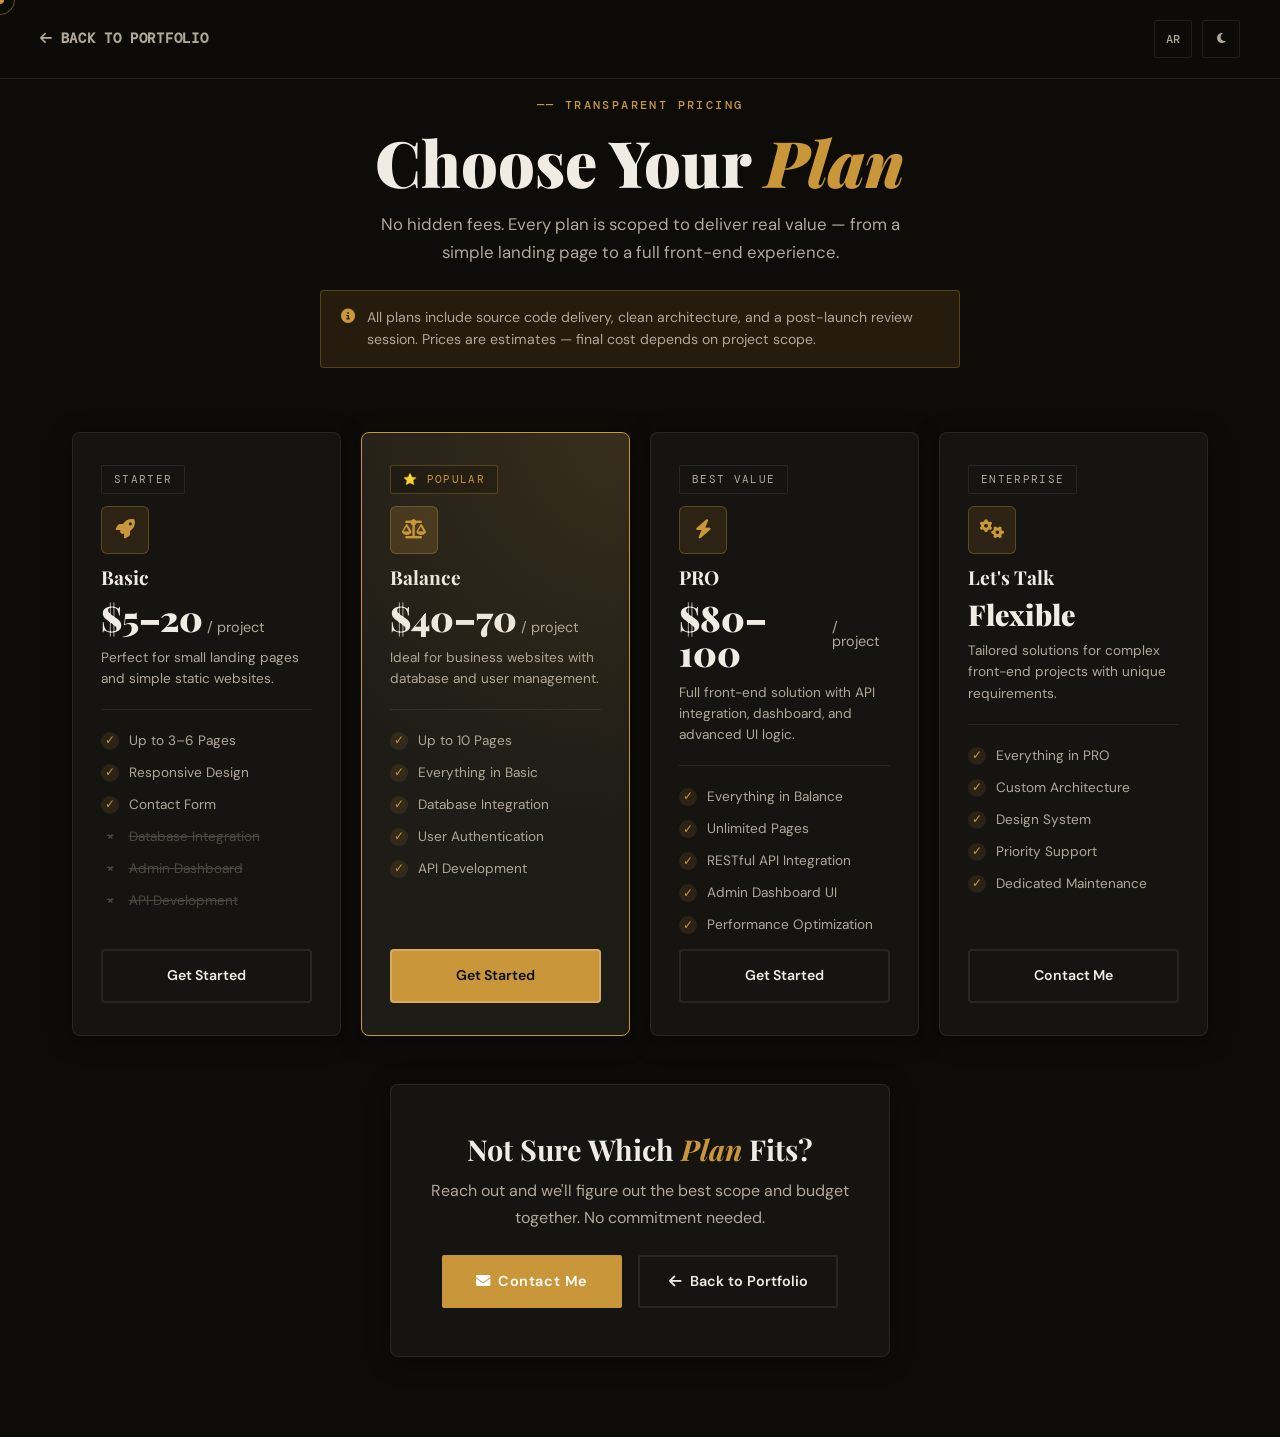
==== commit 31b4483f: "Update project files" ====
--- a/pricing.html
+++ b/pricing.html
@@ -1,14 +1,17 @@
 <!DOCTYPE html>
 <html lang="en">
+
 <head>
-  <meta charset="UTF-8"/>
-  <meta name="viewport" content="width=device-width, initial-scale=1.0"/>
+  <meta charset="UTF-8" />
+  <meta name="viewport" content="width=device-width, initial-scale=1.0" />
   <title>Pricing | Mariam Gamal</title>
-  <link rel="preconnect" href="https://fonts.googleapis.com"/>
-  <link rel="preconnect" href="https://fonts.gstatic.com" crossorigin/>
-  <link href="https://fonts.googleapis.com/css2?family=Playfair+Display:ital,wght@0,400;0,600;0,700;0,900;1,400;1,700&family=DM+Sans:wght@300;400;500;600&family=DM+Mono:wght@400;500&display=swap" rel="stylesheet"/>
-  <link rel="stylesheet" href="https://cdnjs.cloudflare.com/ajax/libs/font-awesome/6.4.0/css/all.min.css"/>
-  <link rel="stylesheet" href="style.css"/>
+  <link rel="preconnect" href="https://fonts.googleapis.com" />
+  <link rel="preconnect" href="https://fonts.gstatic.com" crossorigin />
+  <link
+    href="https://fonts.googleapis.com/css2?family=Playfair+Display:ital,wght@0,400;0,600;0,700;0,900;1,400;1,700&family=DM+Sans:wght@300;400;500;600&family=DM+Mono:wght@400;500&display=swap"
+    rel="stylesheet" />
+  <link rel="stylesheet" href="https://cdnjs.cloudflare.com/ajax/libs/font-awesome/6.4.0/css/all.min.css" />
+  <link rel="stylesheet" href="style.css" />
   <style>
     /* ── Pricing page specific styles ── */
     .pricing-page {
@@ -18,16 +21,21 @@
 
     .pricing-header-bar {
       position: fixed;
-      top: 0; left: 0;
+      top: 0;
+      left: 0;
       width: 100%;
       z-index: 1000;
       padding: 1.25rem 2rem;
-      background: rgba(250,248,244,.88);
+      background: rgba(250, 248, 244, .88);
+      -webkit-backdrop-filter: blur(16px);
       backdrop-filter: blur(16px);
       border-bottom: 1px solid var(--border);
       transition: background .3s;
     }
-    body.dark-theme .pricing-header-bar { background: rgba(14,12,9,.88); }
+
+    body.dark-theme .pricing-header-bar {
+      background: rgba(14, 12, 9, .88);
+    }
 
     .pricing-header-inner {
       max-width: 1200px;
@@ -50,14 +58,20 @@
       letter-spacing: .05em;
       text-transform: uppercase;
     }
-    .back-link:hover { color: var(--gold); }
+
+    .back-link:hover {
+      color: var(--gold);
+    }
 
     .pricing-hero {
       text-align: center;
       margin-bottom: 4rem;
     }
 
-    .pricing-hero .section-label { display: block; margin-bottom: .75rem; }
+    .pricing-hero .section-label {
+      display: block;
+      margin-bottom: .75rem;
+    }
 
     .pricing-hero h1 {
       font-family: var(--ff-serif);
@@ -66,7 +80,12 @@
       margin-bottom: 1rem;
       line-height: 1.05;
     }
-    .pricing-hero h1 em { font-style: italic; color: var(--gold); }
+
+    .pricing-hero h1 em {
+      font-style: italic;
+      color: var(--gold);
+    }
+
     .pricing-hero p {
       max-width: 560px;
       margin: 0 auto;
@@ -90,7 +109,12 @@
       color: var(--text-muted);
       line-height: 1.55;
     }
-    .pricing-note i { color: var(--gold); flex-shrink: 0; margin-top: .1rem; }
+
+    .pricing-note i {
+      color: var(--gold);
+      flex-shrink: 0;
+      margin-top: .1rem;
+    }
 
     .pricing-grid {
       display: grid;
@@ -112,25 +136,29 @@
       position: relative;
       overflow: hidden;
     }
+
     .price-card:hover {
       box-shadow: var(--shadow-hover);
       border-color: var(--border-gold);
       transform: translateY(-6px);
     }
+
     .price-card.featured {
       border-color: var(--gold);
       background: var(--noir);
       color: var(--ivory-2);
     }
+
     body.dark-theme .price-card.featured {
       background: var(--ivory-3);
       color: var(--text);
     }
+
     .price-card.featured::before {
       content: '';
       position: absolute;
       inset: 0;
-      background: radial-gradient(circle at top right, rgba(201,151,58,.15), transparent 60%);
+      background: radial-gradient(circle at top right, rgba(201, 151, 58, .15), transparent 60%);
       pointer-events: none;
     }
 
@@ -148,7 +176,11 @@
       background: var(--ivory);
       border: 1px solid var(--border);
     }
-    body.dark-theme .price-badge { background: var(--ivory-2); }
+
+    body.dark-theme .price-badge {
+      background: var(--ivory-2);
+    }
+
     .price-badge.highlight {
       background: var(--gold-pale);
       border-color: var(--border-gold);
@@ -156,7 +188,8 @@
     }
 
     .price-icon {
-      width: 48px; height: 48px;
+      width: 48px;
+      height: 48px;
       background: var(--gold-pale);
       border: 1.5px solid var(--border-gold);
       border-radius: 6px;
@@ -166,8 +199,9 @@
       color: var(--gold);
       font-size: 1.2rem;
     }
+
     .price-card.featured .price-icon {
-      background: rgba(201,151,58,.2);
+      background: rgba(201, 151, 58, .2);
     }
 
     .price-card h3 {
@@ -175,8 +209,14 @@
       font-family: var(--ff-serif);
       font-weight: 700;
     }
-    .price-card.featured h3 { color: var(--ivory); }
-    body.dark-theme .price-card.featured h3 { color: var(--text); }
+
+    .price-card.featured h3 {
+      color: var(--ivory);
+    }
+
+    body.dark-theme .price-card.featured h3 {
+      color: var(--text);
+    }
 
     .price-amount {
       font-family: var(--ff-serif);
@@ -188,30 +228,49 @@
       align-items: baseline;
       gap: .25rem;
     }
+
     .price-amount span {
       font-size: .9rem;
       font-family: var(--ff-sans);
       font-weight: 400;
       color: var(--text-muted);
     }
-    .price-card.featured .price-amount { color: var(--ivory); }
-    body.dark-theme .price-card.featured .price-amount { color: var(--text); }
+
+    .price-card.featured .price-amount {
+      color: var(--ivory);
+    }
+
+    body.dark-theme .price-card.featured .price-amount {
+      color: var(--text);
+    }
 
     .price-desc {
       font-size: .85rem;
       color: var(--text-muted);
       line-height: 1.55;
     }
-    .price-card.featured .price-desc { color: rgba(250,248,244,.65); }
-    body.dark-theme .price-card.featured .price-desc { color: var(--text-muted); }
+
+    .price-card.featured .price-desc {
+      color: rgba(250, 248, 244, .65);
+    }
+
+    body.dark-theme .price-card.featured .price-desc {
+      color: var(--text-muted);
+    }
 
     .price-divider {
       height: 1px;
       background: var(--border);
       margin: .5rem 0;
     }
-    .price-card.featured .price-divider { background: rgba(255,255,255,.1); }
-    body.dark-theme .price-card.featured .price-divider { background: var(--border); }
+
+    .price-card.featured .price-divider {
+      background: rgba(255, 255, 255, .1);
+    }
+
+    body.dark-theme .price-card.featured .price-divider {
+      background: var(--border);
+    }
 
     .price-features {
       display: flex;
@@ -219,6 +278,7 @@
       gap: .6rem;
       flex: 1;
     }
+
     .price-features li {
       display: flex;
       align-items: center;
@@ -226,8 +286,14 @@
       font-size: .85rem;
       color: var(--text-muted);
     }
-    .price-card.featured .price-features li { color: rgba(250,248,244,.75); }
-    body.dark-theme .price-card.featured .price-features li { color: var(--text-muted); }
+
+    .price-card.featured .price-features li {
+      color: rgba(250, 248, 244, .75);
+    }
+
+    body.dark-theme .price-card.featured .price-features li {
+      color: var(--text-muted);
+    }
 
     .price-features li::before {
       content: '✓';
@@ -235,17 +301,20 @@
       font-weight: 700;
       color: var(--gold);
       flex-shrink: 0;
-      width: 18px; height: 18px;
+      width: 18px;
+      height: 18px;
       background: var(--gold-pale);
       border-radius: 50%;
       display: flex;
       align-items: center;
       justify-content: center;
     }
+
     .price-features li.disabled {
       opacity: .35;
       text-decoration: line-through;
     }
+
     .price-features li.disabled::before {
       content: '×';
       color: var(--text-muted);
@@ -263,26 +332,31 @@
       color: var(--text);
       transition: border-color .25s, background .25s, color .25s, transform .25s var(--ease);
     }
+
     .price-cta:hover {
       border-color: var(--gold);
       background: var(--gold-pale);
       color: var(--gold);
       transform: translateY(-2px);
     }
+
     .price-cta.primary-cta {
       background: var(--gold);
       border-color: var(--gold);
       color: #fff;
     }
+
     .price-cta.primary-cta:hover {
       background: var(--gold-light);
       border-color: var(--gold-light);
       color: #fff;
     }
+
     .price-card.featured .price-cta {
-      border-color: rgba(255,255,255,.2);
+      border-color: rgba(255, 255, 255, .2);
       color: var(--ivory);
     }
+
     .price-card.featured .price-cta:hover {
       border-color: var(--gold);
       background: var(--gold);
@@ -306,9 +380,17 @@
       font-weight: 700;
       margin-bottom: .75rem;
     }
-    .pricing-bottom h2 em { font-style: italic; color: var(--gold); }
-
-    .pricing-bottom p { color: var(--text-muted); margin-bottom: 1.5rem; line-height: 1.65; }
+
+    .pricing-bottom h2 em {
+      font-style: italic;
+      color: var(--gold);
+    }
+
+    .pricing-bottom p {
+      color: var(--text-muted);
+      margin-bottom: 1.5rem;
+      line-height: 1.65;
+    }
 
     .pricing-bottom-actions {
       display: flex;
@@ -318,144 +400,156 @@
     }
 
     @media (max-width: 1100px) {
-      .pricing-grid { grid-template-columns: repeat(2, 1fr); }
-    }
+      .pricing-grid {
+        grid-template-columns: repeat(2, 1fr);
+      }
+    }
+
     @media (max-width: 600px) {
-      .pricing-grid { grid-template-columns: 1fr; }
-      .pricing-hero h1 { font-size: 2.5rem; }
+      .pricing-grid {
+        grid-template-columns: 1fr;
+      }
+
+      .pricing-hero h1 {
+        font-size: 2.5rem;
+      }
     }
   </style>
 </head>
+
 <body>
 
-<div class="cursor" id="cursor"></div>
-<div class="cursor-follower" id="cursorFollower"></div>
-
-<header class="pricing-header-bar">
-  <div class="pricing-header-inner">
-    <a href="index.html" class="back-link">
-      <i class="fa-solid fa-arrow-left"></i> Back to Portfolio
-    </a>
-    <div style="display:flex;align-items:center;gap:.6rem">
-      <button class="icon-btn lang-toggle" aria-label="Toggle Language">AR</button>
-      <button class="icon-btn theme-toggle" aria-label="Toggle Theme">
-        <i class="fa-solid fa-sun light-icon"></i>
-        <i class="fa-solid fa-moon dark-icon"></i>
-      </button>
-    </div>
-  </div>
-</header>
-
-<main class="pricing-page">
-  <div class="section-container">
-
-    <div class="pricing-hero reveal-up">
-      <span class="section-label">Transparent Pricing</span>
-      <h1>Choose Your <em>Plan</em></h1>
-      <p>No hidden fees. Every plan is scoped to deliver real value — from a simple landing page to a full front-end experience.</p>
-      <div class="pricing-note">
-        <i class="fa-solid fa-circle-info"></i>
-        <div>All plans include source code delivery, clean architecture, and a post-launch review session. Prices are estimates — final cost depends on project scope.</div>
+  <div class="cursor" id="cursor"></div>
+  <div class="cursor-follower" id="cursorFollower"></div>
+
+  <header class="pricing-header-bar">
+    <div class="pricing-header-inner">
+      <a href="index.html" class="back-link">
+        <i class="fa-solid fa-arrow-left"></i> Back to Portfolio
+      </a>
+      <div style="display:flex;align-items:center;gap:.6rem">
+        <button class="icon-btn lang-toggle" aria-label="Toggle Language">AR</button>
+        <button class="icon-btn theme-toggle" aria-label="Toggle Theme">
+          <i class="fa-solid fa-sun light-icon"></i>
+          <i class="fa-solid fa-moon dark-icon"></i>
+        </button>
       </div>
     </div>
-
-    <div class="pricing-grid">
-
-      <div class="price-card reveal-up" style="--d:.05s">
-        <span class="price-badge">Starter</span>
-        <div class="price-icon"><i class="fa-solid fa-rocket"></i></div>
-        <h3>Basic</h3>
-        <div class="price-amount">$5–20 <span>/ project</span></div>
-        <p class="price-desc">Perfect for small landing pages and simple static websites.</p>
-        <div class="price-divider"></div>
-        <ul class="price-features">
-          <li>Up to 3–6 Pages</li>
-          <li>Responsive Design</li>
-          <li>Contact Form</li>
-          <li class="disabled">Database Integration</li>
-          <li class="disabled">Admin Dashboard</li>
-          <li class="disabled">API Development</li>
-        </ul>
-        <a href="index.html#contact" class="price-cta">Get Started</a>
+  </header>
+
+  <main class="pricing-page">
+    <div class="section-container">
+
+      <div class="pricing-hero reveal-up">
+        <span class="section-label">Transparent Pricing</span>
+        <h1>Choose Your <em>Plan</em></h1>
+        <p>No hidden fees. Every plan is scoped to deliver real value — from a simple landing page to a full front-end
+          experience.</p>
+        <div class="pricing-note">
+          <i class="fa-solid fa-circle-info"></i>
+          <div>All plans include source code delivery, clean architecture, and a post-launch review session. Prices are
+            estimates — final cost depends on project scope.</div>
+        </div>
       </div>
 
-      <div class="price-card featured reveal-up" style="--d:.1s">
-        <span class="price-badge highlight">⭐ Popular</span>
-        <div class="price-icon"><i class="fa-solid fa-scale-balanced"></i></div>
-        <h3>Balance</h3>
-        <div class="price-amount">$40–70 <span>/ project</span></div>
-        <p class="price-desc">Ideal for business websites with database and user management.</p>
-        <div class="price-divider"></div>
-        <ul class="price-features">
-          <li>Up to 10 Pages</li>
-          <li>Everything in Basic</li>
-          <li>Database Integration</li>
-          <li>User Authentication</li>
-          <li>API Development</li>
-        </ul>
-        <a href="index.html#contact" class="price-cta primary-cta">Get Started</a>
+      <div class="pricing-grid">
+
+        <div class="price-card reveal-up" style="--d:.05s">
+          <span class="price-badge">Starter</span>
+          <div class="price-icon"><i class="fa-solid fa-rocket"></i></div>
+          <h3>Basic</h3>
+          <div class="price-amount">$5–20 <span>/ project</span></div>
+          <p class="price-desc">Perfect for small landing pages and simple static websites.</p>
+          <div class="price-divider"></div>
+          <ul class="price-features">
+            <li>Up to 3–6 Pages</li>
+            <li>Responsive Design</li>
+            <li>Contact Form</li>
+            <li class="disabled">Database Integration</li>
+            <li class="disabled">Admin Dashboard</li>
+            <li class="disabled">API Development</li>
+          </ul>
+          <a href="index.html#contact" class="price-cta">Get Started</a>
+        </div>
+
+        <div class="price-card featured reveal-up" style="--d:.1s">
+          <span class="price-badge highlight">⭐ Popular</span>
+          <div class="price-icon"><i class="fa-solid fa-scale-balanced"></i></div>
+          <h3>Balance</h3>
+          <div class="price-amount">$40–70 <span>/ project</span></div>
+          <p class="price-desc">Ideal for business websites with database and user management.</p>
+          <div class="price-divider"></div>
+          <ul class="price-features">
+            <li>Up to 10 Pages</li>
+            <li>Everything in Basic</li>
+            <li>Database Integration</li>
+            <li>User Authentication</li>
+            <li>API Development</li>
+          </ul>
+          <a href="index.html#contact" class="price-cta primary-cta">Get Started</a>
+        </div>
+
+        <div class="price-card reveal-up" style="--d:.15s">
+          <span class="price-badge">Best Value</span>
+          <div class="price-icon"><i class="fa-solid fa-bolt"></i></div>
+          <h3>PRO</h3>
+          <div class="price-amount">$80–100 <span>/ project</span></div>
+          <p class="price-desc">Full front-end solution with API integration, dashboard, and advanced UI logic.</p>
+          <div class="price-divider"></div>
+          <ul class="price-features">
+            <li>Everything in Balance</li>
+            <li>Unlimited Pages</li>
+            <li>RESTful API Integration</li>
+            <li>Admin Dashboard UI</li>
+            <li>Performance Optimization</li>
+          </ul>
+          <a href="index.html#contact" class="price-cta">Get Started</a>
+        </div>
+
+        <div class="price-card reveal-up" style="--d:.2s">
+          <span class="price-badge">Enterprise</span>
+          <div class="price-icon"><i class="fa-solid fa-gears"></i></div>
+          <h3>Let's Talk</h3>
+          <div class="price-amount" style="font-size:1.8rem">Flexible</div>
+          <p class="price-desc">Tailored solutions for complex front-end projects with unique requirements.</p>
+          <div class="price-divider"></div>
+          <ul class="price-features">
+            <li>Everything in PRO</li>
+            <li>Custom Architecture</li>
+            <li>Design System</li>
+            <li>Priority Support</li>
+            <li>Dedicated Maintenance</li>
+          </ul>
+          <a href="index.html#contact" class="price-cta">Contact Me</a>
+        </div>
+
       </div>
 
-      <div class="price-card reveal-up" style="--d:.15s">
-        <span class="price-badge">Best Value</span>
-        <div class="price-icon"><i class="fa-solid fa-bolt"></i></div>
-        <h3>PRO</h3>
-        <div class="price-amount">$80–100 <span>/ project</span></div>
-        <p class="price-desc">Full front-end solution with API integration, dashboard, and advanced UI logic.</p>
-        <div class="price-divider"></div>
-        <ul class="price-features">
-          <li>Everything in Balance</li>
-          <li>Unlimited Pages</li>
-          <li>RESTful API Integration</li>
-          <li>Admin Dashboard UI</li>
-          <li>Performance Optimization</li>
-        </ul>
-        <a href="index.html#contact" class="price-cta">Get Started</a>
+      <div class="pricing-bottom reveal-up" style="--d:.1s">
+        <h2>Not Sure Which <em>Plan</em> Fits?</h2>
+        <p>Reach out and we'll figure out the best scope and budget together. No commitment needed.</p>
+        <div class="pricing-bottom-actions">
+          <a href="index.html#contact" class="btn-primary">
+            <i class="fa-solid fa-envelope"></i> Contact Me
+          </a>
+          <a href="index.html" class="btn-ghost">
+            <i class="fa-solid fa-arrow-left"></i> Back to Portfolio
+          </a>
+        </div>
       </div>
 
-      <div class="price-card reveal-up" style="--d:.2s">
-        <span class="price-badge">Enterprise</span>
-        <div class="price-icon"><i class="fa-solid fa-gears"></i></div>
-        <h3>Let's Talk</h3>
-        <div class="price-amount" style="font-size:1.8rem">Flexible</div>
-        <p class="price-desc">Tailored solutions for complex front-end projects with unique requirements.</p>
-        <div class="price-divider"></div>
-        <ul class="price-features">
-          <li>Everything in PRO</li>
-          <li>Custom Architecture</li>
-          <li>Design System</li>
-          <li>Priority Support</li>
-          <li>Dedicated Maintenance</li>
-        </ul>
-        <a href="index.html#contact" class="price-cta">Contact Me</a>
-      </div>
-
     </div>
-
-    <div class="pricing-bottom reveal-up" style="--d:.1s">
-      <h2>Not Sure Which <em>Plan</em> Fits?</h2>
-      <p>Reach out and we'll figure out the best scope and budget together. No commitment needed.</p>
-      <div class="pricing-bottom-actions">
-        <a href="index.html#contact" class="btn-primary">
-          <i class="fa-solid fa-envelope"></i> Contact Me
-        </a>
-        <a href="index.html" class="btn-ghost">
-          <i class="fa-solid fa-arrow-left"></i> Back to Portfolio
-        </a>
-      </div>
-    </div>
-
-  </div>
-</main>
-
-<script src="script.js"></script>
-<script>
-  // Reveal on load for pricing page
-  document.addEventListener('DOMContentLoaded', () => {
-    setTimeout(() => {
-      document.querySelectorAll('.reveal-up').forEach(el => el.classList.add('visible'));
-    }, 100);
-  });
-</script>
+  </main>
+
+  <script src="script.js"></script>
+  <script>
+    // Reveal on load for pricing page
+    document.addEventListener('DOMContentLoaded', () => {
+      setTimeout(() => {
+        document.querySelectorAll('.reveal-up').forEach(el => el.classList.add('visible'));
+      }, 100);
+    });
+  </script>
 </body>
-</html>
+
+</html>
--- a/style.css
+++ b/style.css
@@ -1703,6 +1703,7 @@
   position: absolute;
   top: 1rem;
   left: 1.5rem;
+  -webkit-user-select: none;
   user-select: none;
 }
 
@@ -2055,6 +2056,7 @@
   position: fixed;
   inset: 0;
   background: rgba(10, 8, 5, 0.6);
+  -webkit-backdrop-filter: blur(4px);
   backdrop-filter: blur(4px);
   z-index: 2000;
   display: flex;
@@ -2878,6 +2880,7 @@
   font-size: 0.85rem;
   font-weight: 500;
   transition: all 0.3s ease;
+  -webkit-backdrop-filter: blur(10px);
   backdrop-filter: blur(10px);
 }
 
@@ -3115,3 +3118,46 @@
   line-height: 1.6;
   margin-bottom: 1rem;
 }
+
+/* RTL language support */
+html[dir="rtl"] body {
+  text-align: right;
+}
+
+html[dir="rtl"] .header-inner,
+html[dir="rtl"] .hero-grid,
+html[dir="rtl"] .about-layout,
+html[dir="rtl"] .contact-layout,
+html[dir="rtl"] .footer-inner {
+  direction: rtl;
+}
+
+html[dir="rtl"] .header-actions {
+  flex-direction: row-reverse;
+}
+
+html[dir="rtl"] .nav-list {
+  flex-direction: row-reverse;
+}
+
+html[dir="rtl"] .hero-ctas,
+html[dir="rtl"] .contact-socials,
+html[dir="rtl"] .svc-tags,
+html[dir="rtl"] .proj-actions {
+  justify-content: flex-start;
+}
+
+html[dir="rtl"] .section-label::before {
+  content: " ——";
+}
+
+html[dir="rtl"] .exp-card,
+html[dir="rtl"] .form-row-2 {
+  direction: rtl;
+}
+
+@media (max-width: 992px) {
+  html[dir="rtl"] .nav-list {
+    flex-direction: column;
+  }
+}
